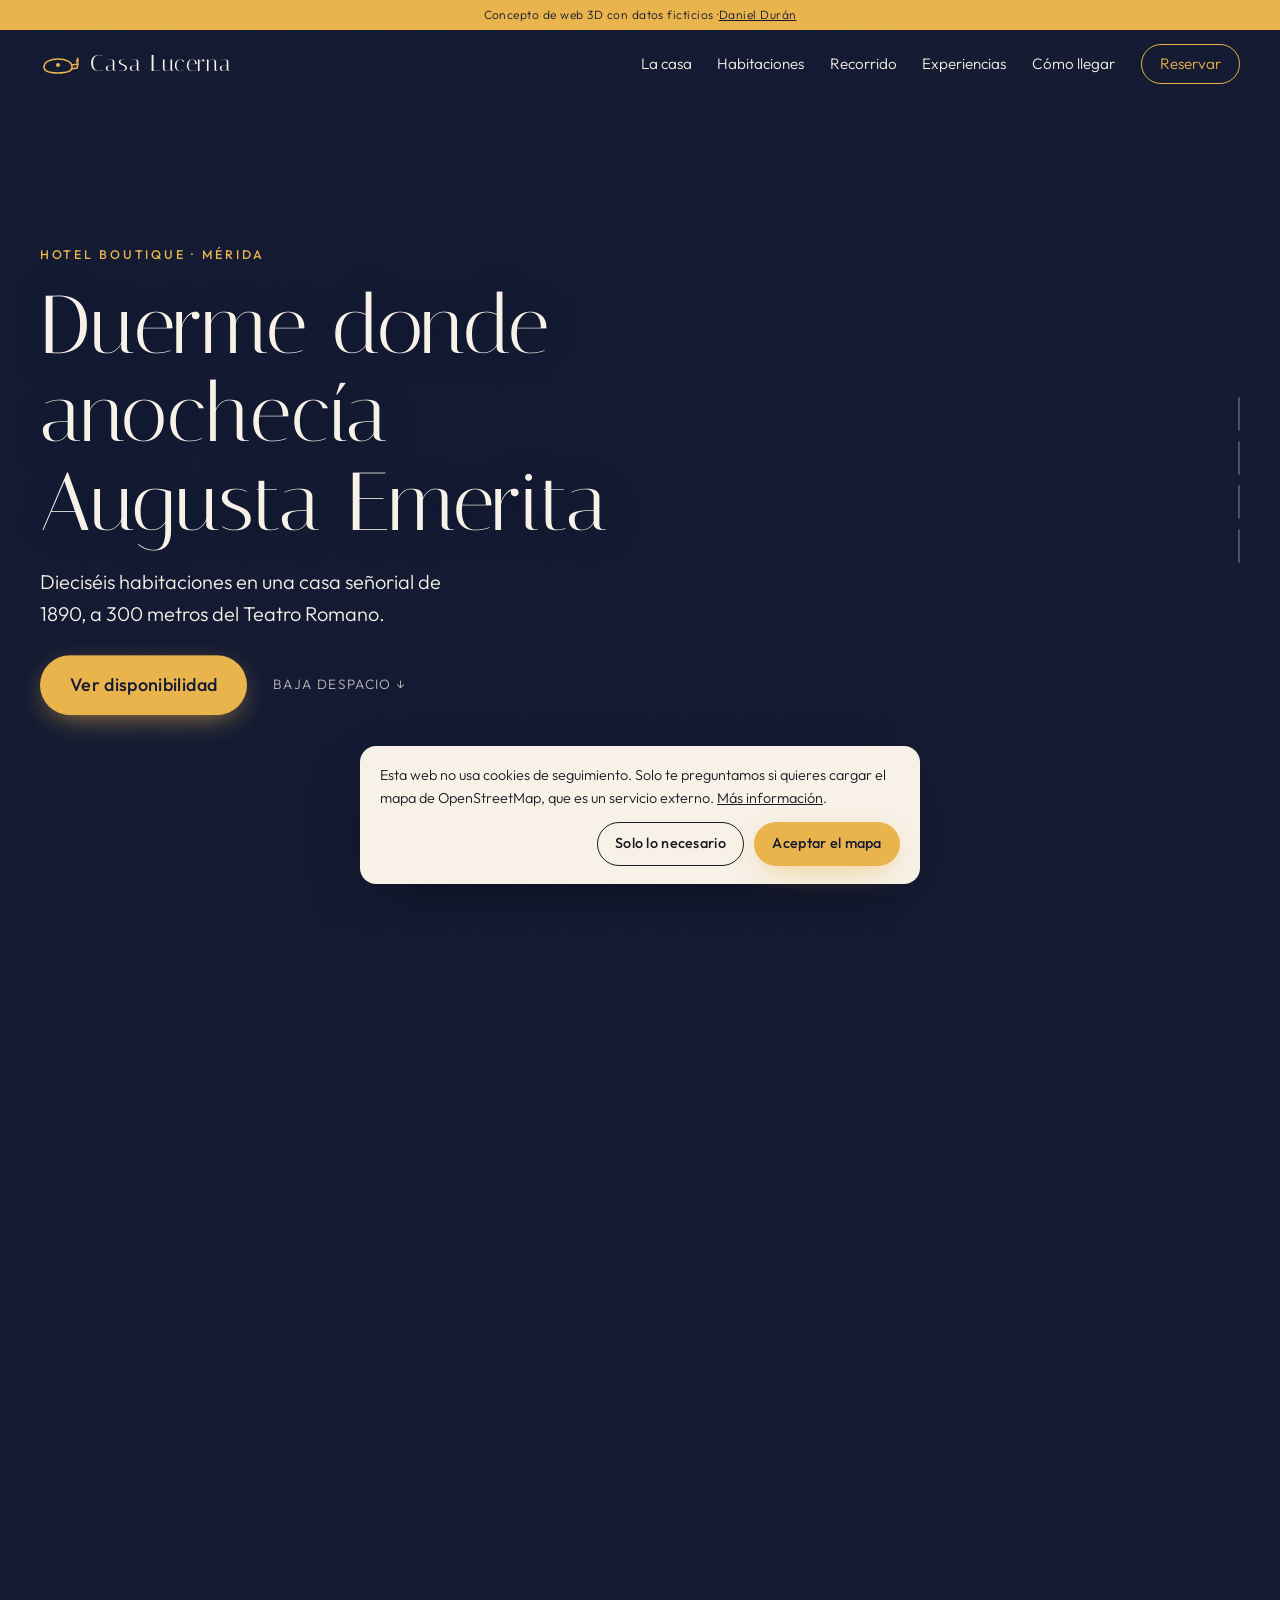
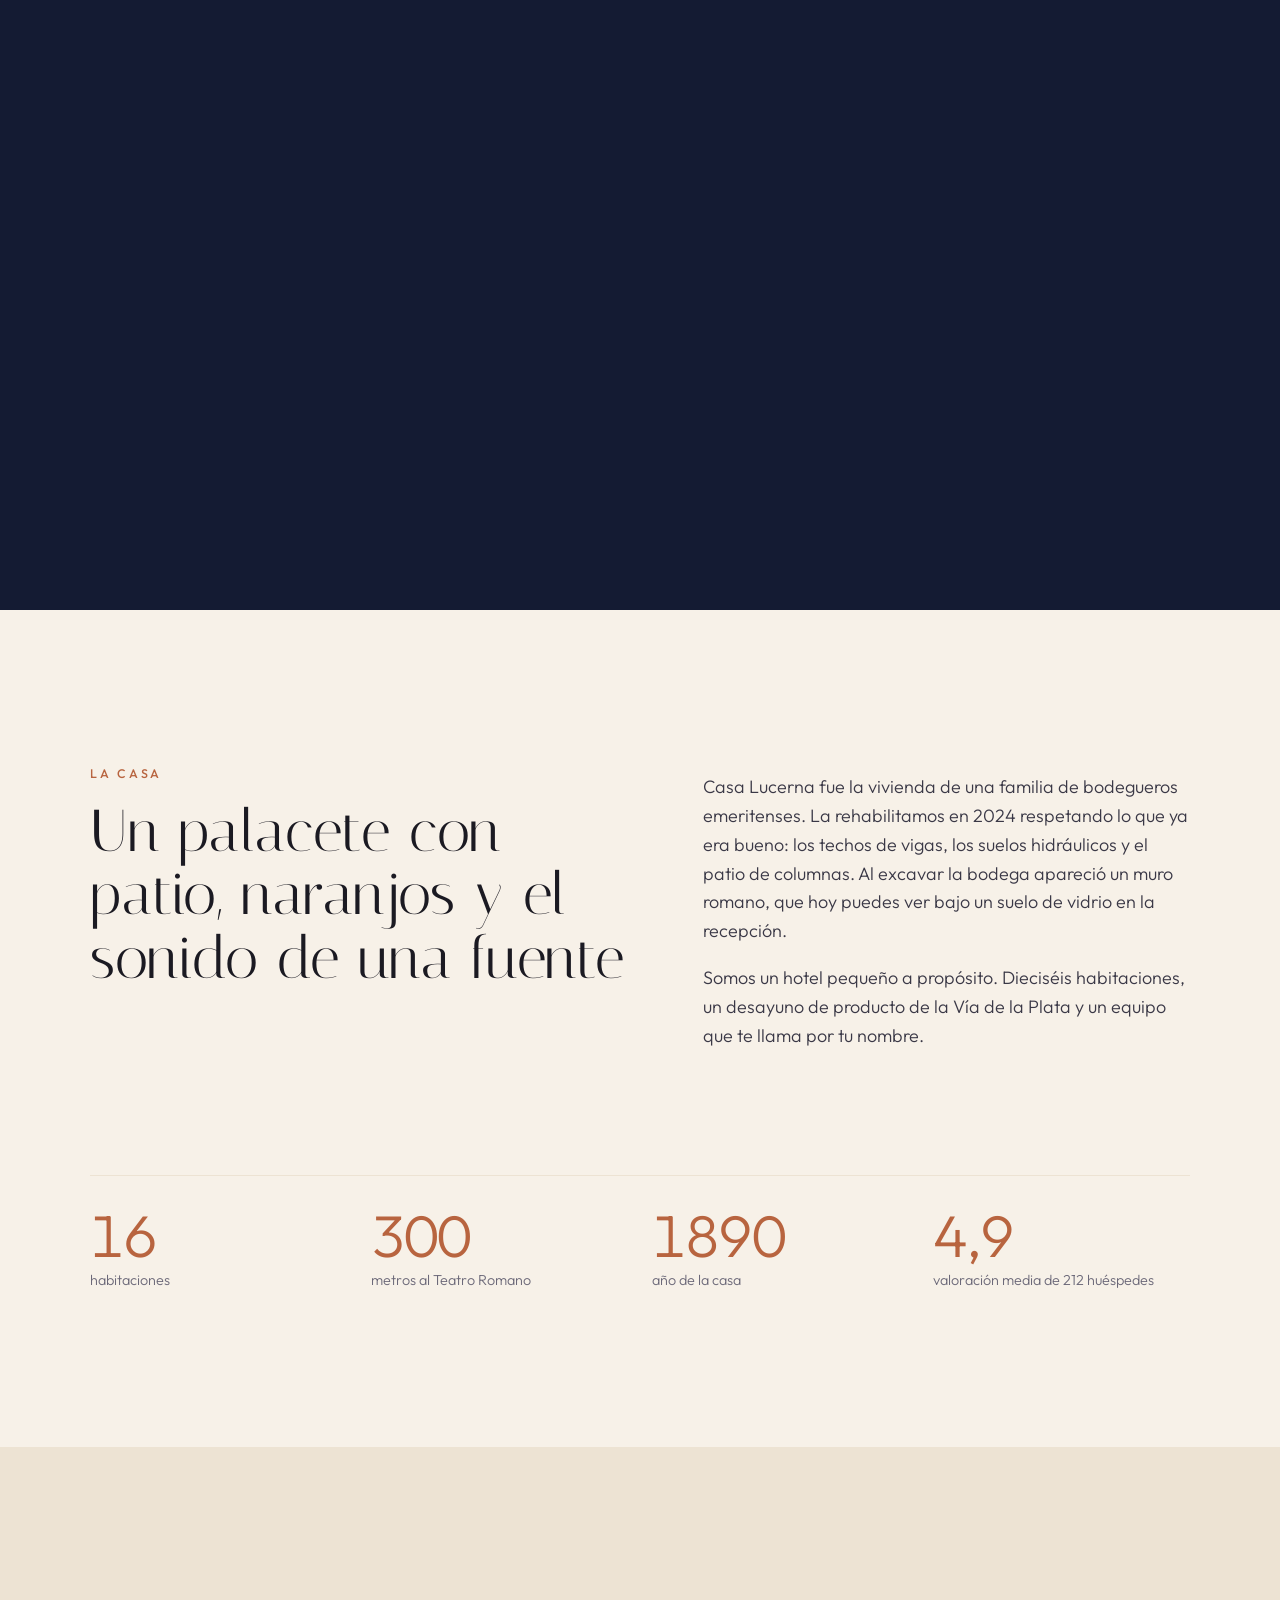
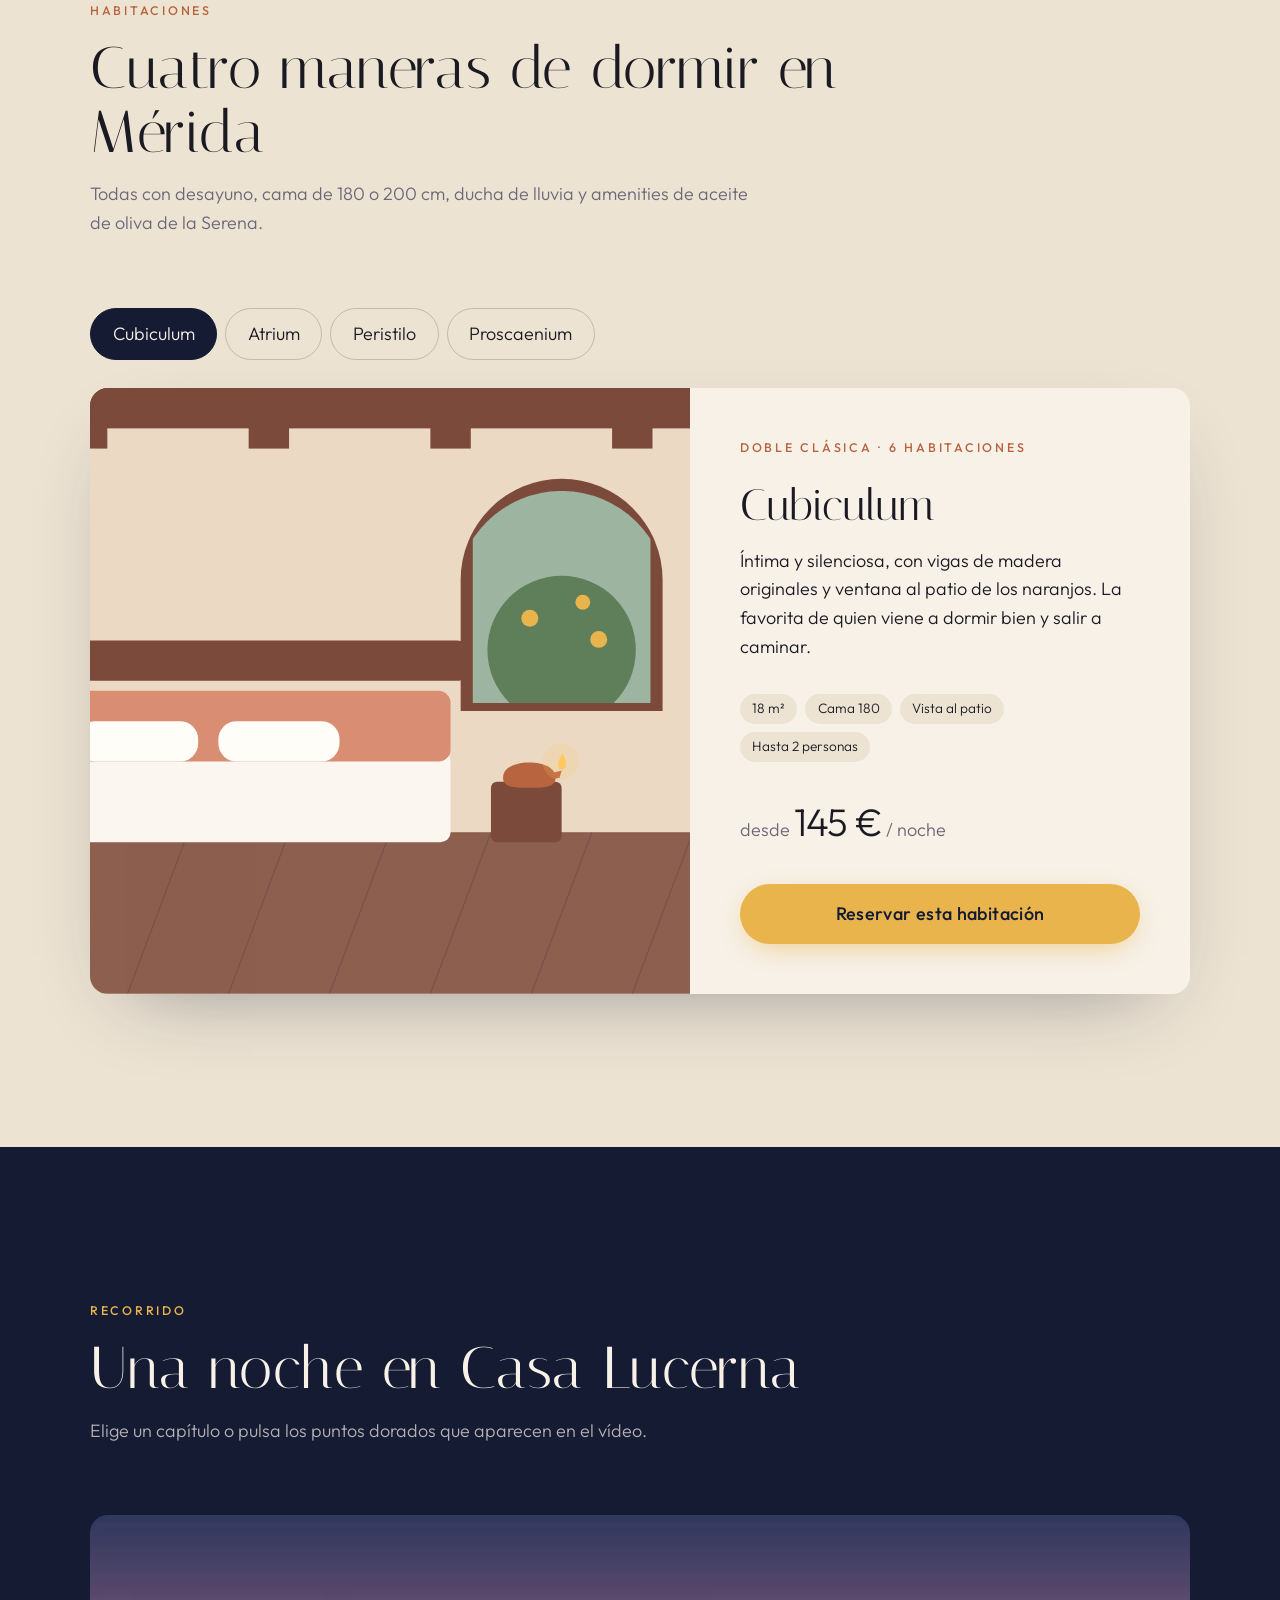
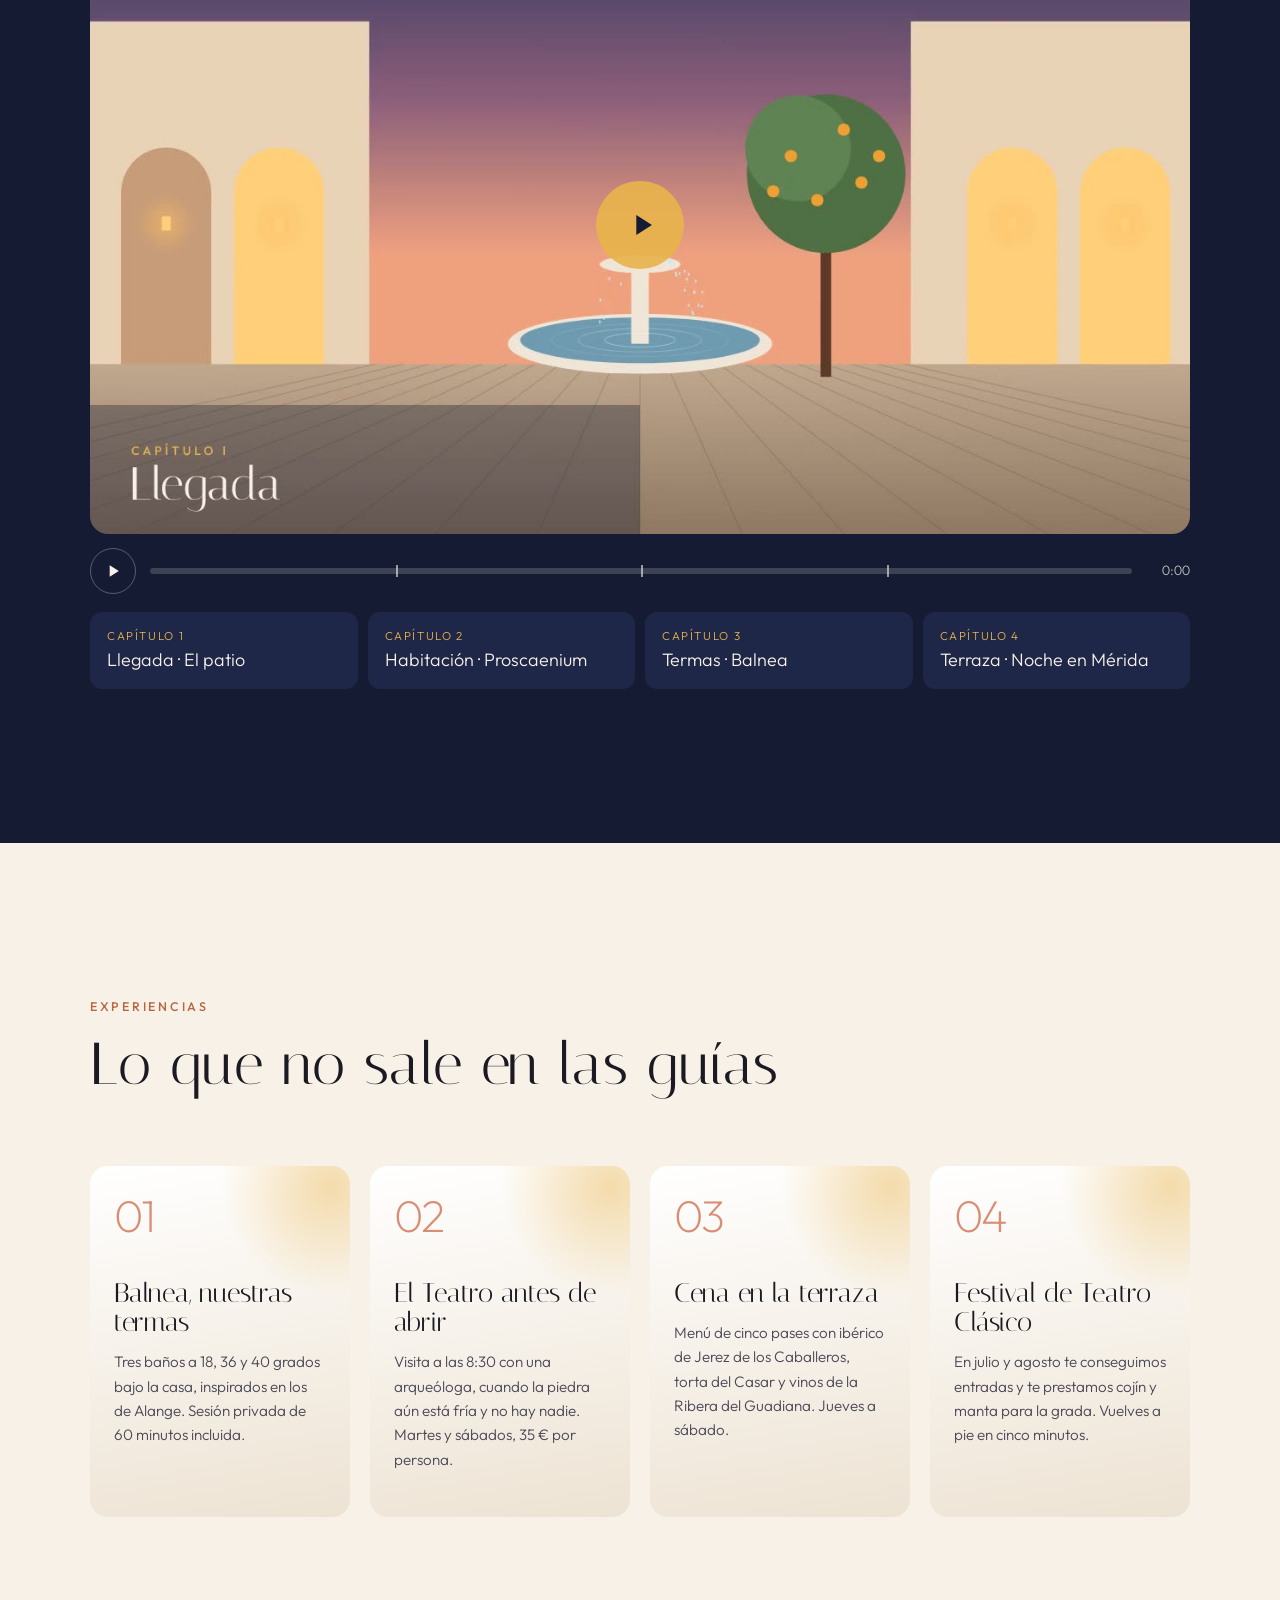
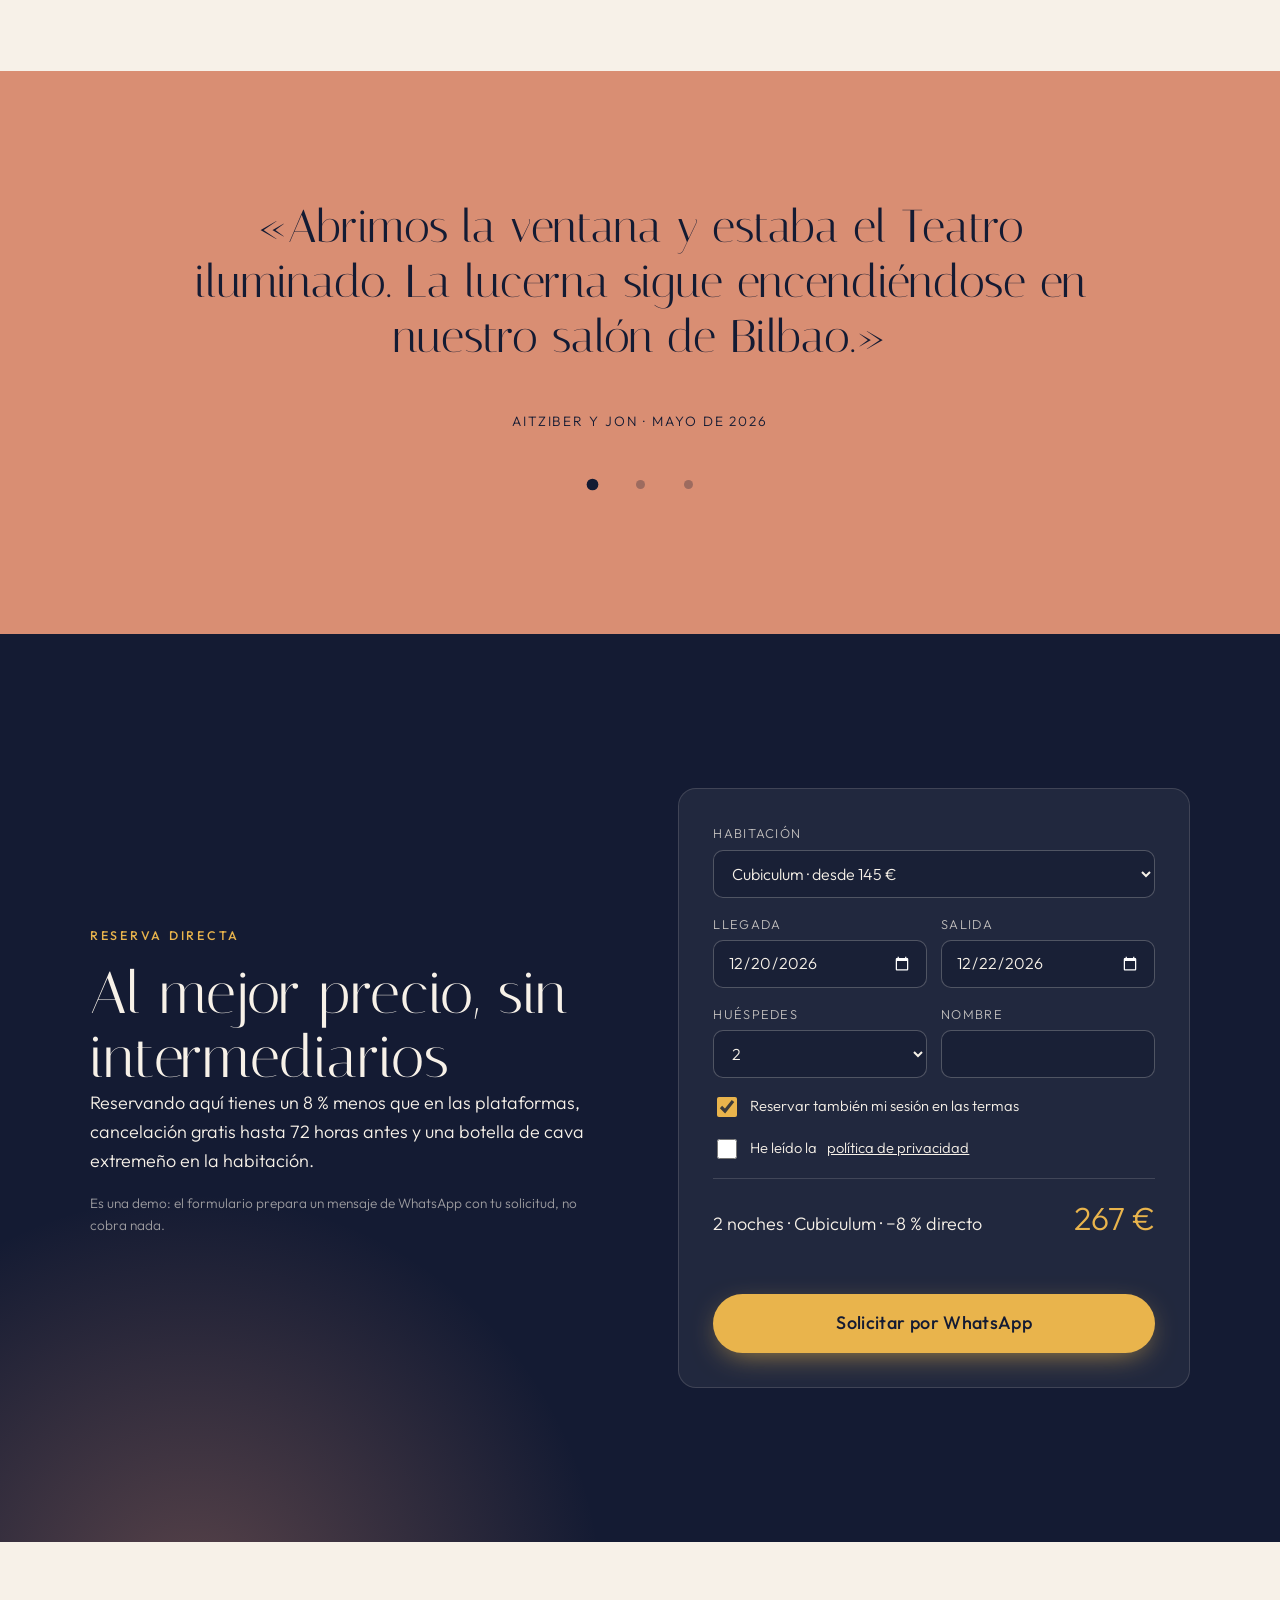
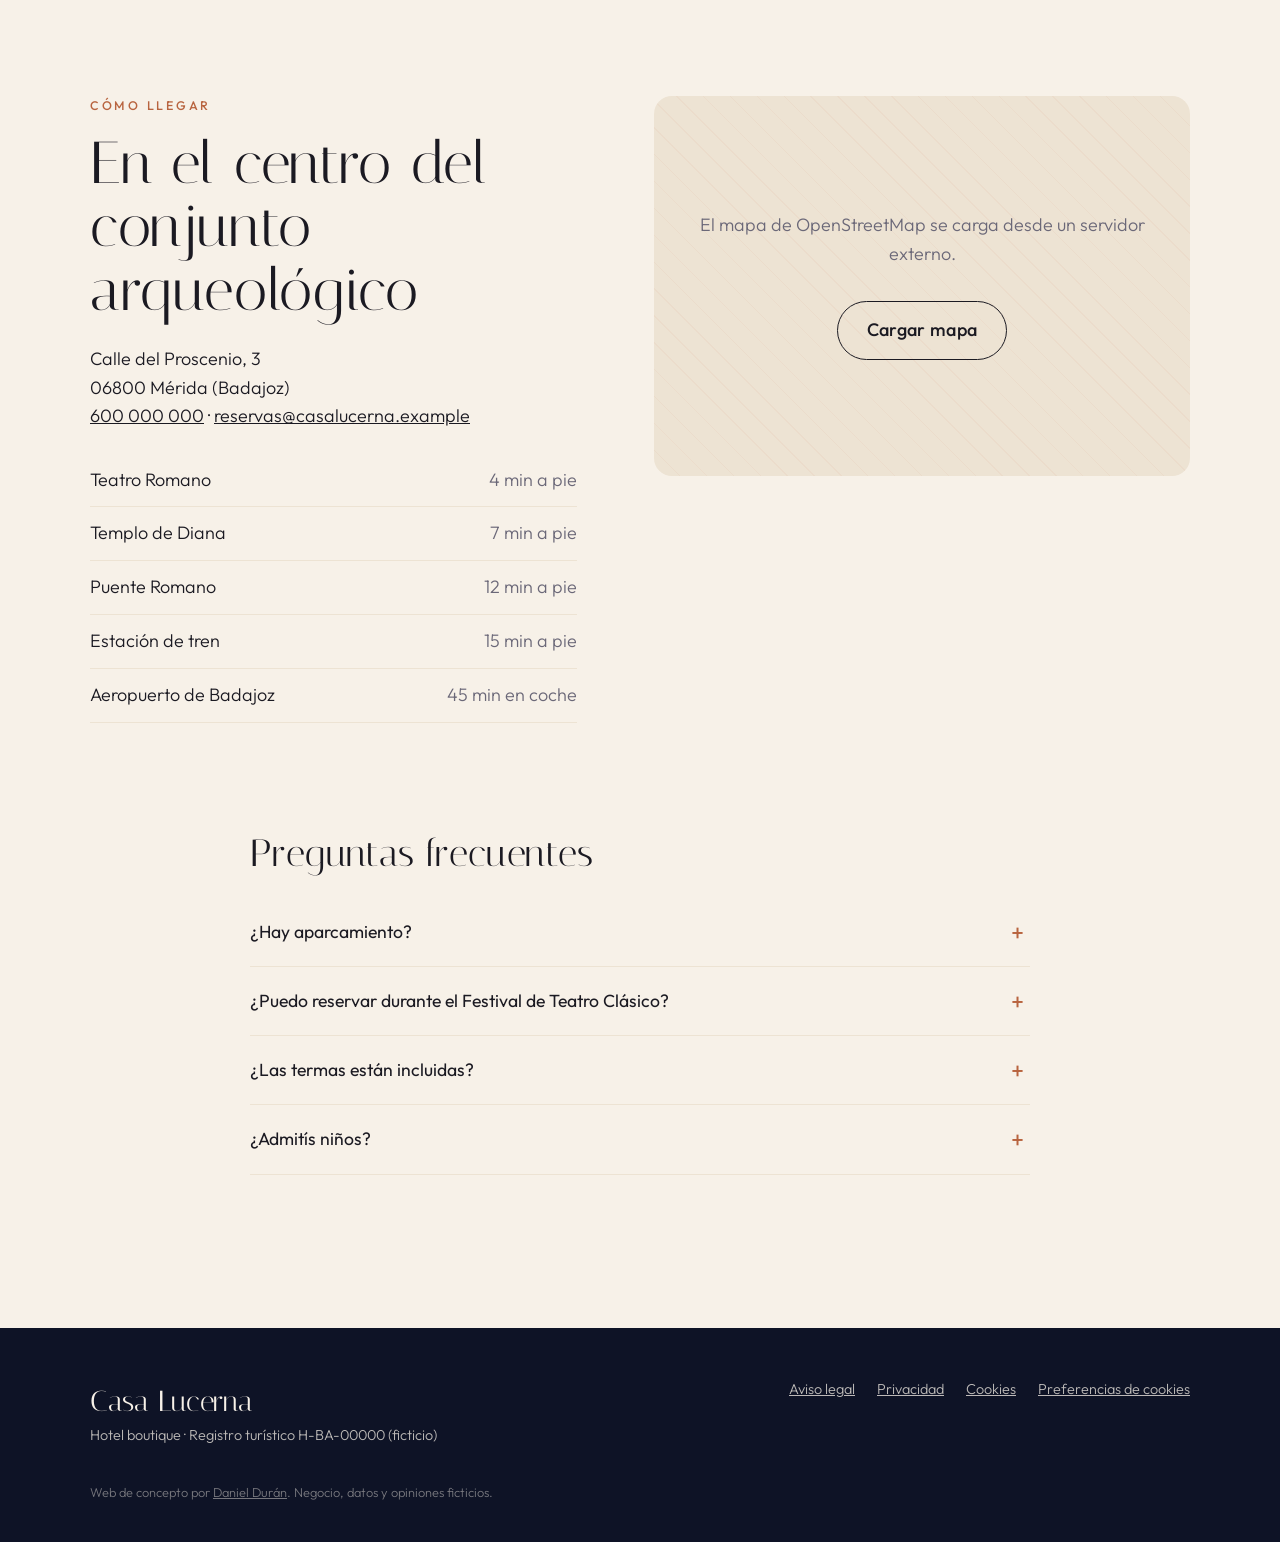
==== index.html @ 9c03c67e "Web de concepto 3D: Casa Lucerna, hotel boutique en Mérida Escena 3D con viaje de cámara entre nubes" ====
<!doctype html>
<html lang="es">
<head>
  <meta charset="utf-8">
  <meta name="viewport" content="width=device-width, initial-scale=1, viewport-fit=cover">
  <title>Casa Lucerna · Hotel boutique junto al Teatro Romano de Mérida</title>
  <meta name="description" content="Hotel boutique de 16 habitaciones a 300 metros del Teatro Romano de Mérida. Casa señorial de 1890 con patio, termas privadas y terraza con vistas al conjunto arqueológico. Reserva directa al mejor precio.">
  <!-- Demo con datos ficticios: no indexar. Para un cliente real, borra esta línea. -->
  <meta name="robots" content="noindex, nofollow">
  <meta name="theme-color" content="#141B33">
  <link rel="icon" href="favicon.svg" type="image/svg+xml">
  <link rel="canonical" href="https://danielduranmoya-spec.github.io/web-demo-hotel/">

  <meta property="og:type" content="website">
  <meta property="og:locale" content="es_ES">
  <meta property="og:site_name" content="Casa Lucerna">
  <meta property="og:title" content="Casa Lucerna · Duerme a 300 metros del Teatro Romano">
  <meta property="og:description" content="16 habitaciones, termas privadas y una terraza para ver anochecer sobre Augusta Emerita.">
  <meta property="og:url" content="https://danielduranmoya-spec.github.io/web-demo-hotel/">
  <meta property="og:image" content="https://danielduranmoya-spec.github.io/web-demo-hotel/img/og.jpg">
  <meta name="twitter:card" content="summary_large_image">

  <link rel="preconnect" href="https://fonts.googleapis.com">
  <link rel="preconnect" href="https://fonts.gstatic.com" crossorigin>
  <link rel="stylesheet" href="https://fonts.googleapis.com/css2?family=Italiana&family=Outfit:wght@200;300;400;500;600&display=swap">
  <link rel="stylesheet" href="style.css">
  <link rel="modulepreload" href="vendor/three.module.min.js">
  <script>document.documentElement.classList.add('js');</script>

  <script type="importmap">
  { "imports": { "three": "./vendor/three.module.min.js" } }
  </script>

  <script type="application/ld+json">
  {
    "@context": "https://schema.org",
    "@type": "Hotel",
    "name": "Casa Lucerna",
    "description": "Hotel boutique de 16 habitaciones junto al Teatro Romano de Mérida (concepto de web, negocio ficticio).",
    "url": "https://danielduranmoya-spec.github.io/web-demo-hotel/",
    "image": "https://danielduranmoya-spec.github.io/web-demo-hotel/img/og.jpg",
    "telephone": "+34600000000",
    "email": "reservas@casalucerna.example",
    "priceRange": "145 € - 380 €",
    "starRating": { "@type": "Rating", "ratingValue": "4" },
    "numberOfRooms": 16,
    "checkinTime": "15:00",
    "checkoutTime": "12:00",
    "petsAllowed": false,
    "address": {
      "@type": "PostalAddress",
      "streetAddress": "Calle del Proscenio, 3",
      "postalCode": "06800",
      "addressLocality": "Mérida",
      "addressRegion": "Badajoz",
      "addressCountry": "ES"
    },
    "geo": { "@type": "GeoCoordinates", "latitude": 38.9157, "longitude": -6.3388 },
    "amenityFeature": [
      { "@type": "LocationFeatureSpecification", "name": "Termas privadas", "value": true },
      { "@type": "LocationFeatureSpecification", "name": "Terraza panorámica", "value": true },
      { "@type": "LocationFeatureSpecification", "name": "Wifi gratis", "value": true },
      { "@type": "LocationFeatureSpecification", "name": "Desayuno incluido", "value": true }
    ],
    "aggregateRating": { "@type": "AggregateRating", "ratingValue": "4.9", "reviewCount": "212" }
  }
  </script>
  <script type="application/ld+json">
  {
    "@context": "https://schema.org",
    "@type": "FAQPage",
    "mainEntity": [
      { "@type": "Question", "name": "¿Hay aparcamiento?", "acceptedAnswer": { "@type": "Answer", "text": "Sí, en un garaje concertado a 150 metros por 14 € al día. Avísanos al reservar y te guardamos plaza." } },
      { "@type": "Question", "name": "¿Puedo reservar durante el Festival de Teatro Clásico?", "acceptedAnswer": { "@type": "Answer", "text": "Sí. Entre julio y agosto la estancia mínima es de dos noches y te ayudamos a conseguir entradas." } },
      { "@type": "Question", "name": "¿Las termas están incluidas?", "acceptedAnswer": { "@type": "Answer", "text": "Cada huésped tiene una sesión privada de 60 minutos por estancia. Las siguientes cuestan 25 € por persona." } },
      { "@type": "Question", "name": "¿Admitís niños?", "acceptedAnswer": { "@type": "Answer", "text": "Sí, a partir de 12 años. Es una casa pensada para el descanso." } }
    ]
  }
  </script>
</head>
<body>
  <a class="skip" href="#contenido">Saltar al contenido</a>

  <div class="concept-bar" role="note">
    Concepto de web 3D con datos ficticios · <a href="https://danielduranmoya-spec.github.io/" rel="noopener">Daniel Durán</a>
  </div>

  <header class="nav" data-nav>
    <a class="brand" href="#inicio" aria-label="Casa Lucerna, inicio">
      <svg class="brand__mark" viewBox="0 0 40 24" aria-hidden="true"><path d="M4 15c0-5 6-8 14-8s14 3 14 8-6 6-14 6S4 20 4 15Z" fill="none" stroke="currentColor" stroke-width="1.6"/><path d="M32 13l6-1-1 4-6 1" fill="none" stroke="currentColor" stroke-width="1.6"/><path d="M36.5 11c-1.2-2.2.3-4.4 1.4-6 .6 2 1.6 3.6.2 6" fill="currentColor"/><circle cx="18" cy="13" r="2" fill="currentColor"/></svg>
      <span>Casa Lucerna</span>
    </a>
    <button class="nav__toggle" aria-expanded="false" aria-controls="menu" data-menu-toggle>
      <span class="sr-only">Abrir menú</span><span></span><span></span>
    </button>
    <nav id="menu" class="nav__menu" aria-label="Principal">
      <a href="#casa">La casa</a>
      <a href="#habitaciones">Habitaciones</a>
      <a href="#recorrido">Recorrido</a>
      <a href="#experiencias">Experiencias</a>
      <a href="#ubicacion">Cómo llegar</a>
      <a class="nav__cta" href="#reservar">Reservar</a>
    </nav>
  </header>

  <main id="contenido">
    <!-- 1. Inicio: viaje de cámara entre nubes hasta la lucerna (escena.js) -->
    <section id="inicio" class="voyage" aria-label="Inicio" data-voyage>
      <div class="voyage__stage">
        <canvas class="voyage__canvas" data-scene aria-hidden="true"></canvas>
        <div class="voyage__fallback" aria-hidden="true">
          <svg viewBox="0 0 200 140"><defs><radialGradient id="fg" cx="50%" cy="40%"><stop offset="0" stop-color="#FFE3A0"/><stop offset="1" stop-color="#E9B44C" stop-opacity="0"/></radialGradient></defs><circle cx="150" cy="38" r="34" fill="url(#fg)"/><path d="M30 92c0-16 22-26 58-26s58 10 58 26-22 22-58 22-58-6-58-22Z" fill="#B8643F"/><path d="M140 84l26-6-4 14-24 6Z" fill="#B8643F"/><path d="M152 72c-6-10 2-20 6-28 3 10 9 18 2 28Z" fill="#FFD27A"/><ellipse cx="88" cy="74" rx="34" ry="7" fill="#9A4F31"/><circle cx="88" cy="74" r="3" fill="#3A1D12"/><path d="M30 92c-10 0-14-14-4-18" fill="none" stroke="#B8643F" stroke-width="6"/></svg>
        </div>

        <div class="voyage__copy">
          <div class="voyage__step is-active" data-step="0">
            <p class="eyebrow">Hotel boutique · Mérida</p>
            <h1>Duerme donde<br>anochecía Augusta&nbsp;Emerita</h1>
            <p class="lead">Dieciséis habitaciones en una casa señorial de 1890, a 300 metros del Teatro Romano.</p>
            <div class="voyage__actions">
              <a class="btn btn--gold" href="#reservar">Ver disponibilidad</a>
              <span class="hint">Baja despacio <span aria-hidden="true">↓</span></span>
            </div>
          </div>
          <div class="voyage__step" data-step="1">
            <p class="eyebrow">I · El viaje</p>
            <h2>Atraviesa dos mil años de cielo extremeño</h2>
            <p class="lead">Las mismas puestas de sol rosadas que veían los legionarios de Augusto, ahora desde nuestra terraza.</p>
          </div>
          <div class="voyage__step" data-step="2">
            <p class="eyebrow">II · Los arcos</p>
            <h2>Entre el acueducto y el Guadiana</h2>
            <p class="lead">Llegas a pie al Teatro, al Anfiteatro y al Templo de Diana. El coche se queda en el garaje.</p>
          </div>
          <div class="voyage__step" data-step="3">
            <p class="eyebrow">III · La lucerna</p>
            <h2>Una llama encendida para cada huésped</h2>
            <p class="lead">Cada noche dejamos en tu mesilla una lucerna de barro hecha en Mérida. Te la llevas al irte.</p>
            <button class="btn btn--ghost" type="button" data-flame-toggle aria-pressed="true">Apagar la lucerna</button>
            <p class="hint hint--drag">Arrastra para girarla</p>
          </div>
        </div>

        <ol class="voyage__progress" aria-hidden="true">
          <li></li><li></li><li></li><li></li>
        </ol>
        <p class="voyage__quality" data-quality aria-hidden="true"></p>
      </div>
    </section>

    <!-- 2. La casa -->
    <section id="casa" class="section casa">
      <div class="wrap casa__grid">
        <div class="casa__intro reveal">
          <p class="eyebrow">La casa</p>
          <h2 class="display">Un palacete con patio, naranjos y el sonido de una fuente</h2>
        </div>
        <div class="casa__text reveal">
          <p>Casa Lucerna fue la vivienda de una familia de bodegueros emeritenses. La rehabilitamos en 2024 respetando lo que ya era bueno: los techos de vigas, los suelos hidráulicos y el patio de columnas. Al excavar la bodega apareció un muro romano, que hoy puedes ver bajo un suelo de vidrio en la recepción.</p>
          <p>Somos un hotel pequeño a propósito. Dieciséis habitaciones, un desayuno de producto de la Vía de la Plata y un equipo que te llama por tu nombre.</p>
        </div>
        <ul class="stats reveal" aria-label="Casa Lucerna en cifras">
          <li><strong data-count="16">16</strong><span>habitaciones</span></li>
          <li><strong data-count="300">300</strong><span>metros al Teatro Romano</span></li>
          <li><strong data-count="1890">1890</strong><span>año de la casa</span></li>
          <li><strong data-count="4.9" data-decimals="1">4,9</strong><span>valoración media de 212 huéspedes</span></li>
        </ul>
      </div>
    </section>

    <!-- 3. Habitaciones -->
    <section id="habitaciones" class="section rooms">
      <div class="wrap">
        <header class="section__head reveal">
          <p class="eyebrow">Habitaciones</p>
          <h2 class="display">Cuatro maneras de dormir en Mérida</h2>
          <p class="section__sub">Todas con desayuno, cama de 180 o 200 cm, ducha de lluvia y amenities de aceite de oliva de la Serena.</p>
        </header>

        <div class="rooms__tabs" role="tablist" aria-label="Tipos de habitación" data-rooms-tabs></div>
        <article class="room" data-room aria-live="polite">
          <div class="room__visual" data-room-visual></div>
          <div class="room__body">
            <p class="eyebrow" data-room-kicker></p>
            <h3 class="room__name" data-room-name></h3>
            <p data-room-desc></p>
            <ul class="room__facts" data-room-facts></ul>
            <div class="room__price">
              <span>desde</span> <strong data-room-price></strong> <span>/ noche</span>
            </div>
            <a class="btn btn--gold" href="#reservar" data-room-book>Reservar esta habitación</a>
          </div>
        </article>
      </div>
    </section>

    <!-- 4. Vídeo interactivo -->
    <section id="recorrido" class="section tour">
      <div class="wrap">
        <header class="section__head reveal">
          <p class="eyebrow">Recorrido</p>
          <h2 class="display">Una noche en Casa Lucerna</h2>
          <p class="section__sub">Elige un capítulo o pulsa los puntos dorados que aparecen en el vídeo.</p>
        </header>

        <div class="player reveal" data-player>
          <div class="player__frame">
            <video class="player__video" data-video playsinline muted preload="metadata" poster="media/recorrido-poster.jpg" aria-label="Recorrido por Casa Lucerna">
              <source src="media/recorrido.webm" type="video/webm">
              <source src="media/recorrido.mp4" type="video/mp4">
            </video>
            <div class="player__hotspots" data-hotspots></div>
            <button class="player__big" type="button" data-play-big aria-label="Reproducir el recorrido">
              <svg viewBox="0 0 24 24" aria-hidden="true"><path d="M8 5v14l11-7z"/></svg>
            </button>
            <aside class="player__card" data-hotspot-card hidden>
              <button type="button" class="player__card-close" data-hotspot-close aria-label="Cerrar">×</button>
              <h3 data-hotspot-title></h3>
              <p data-hotspot-text></p>
            </aside>
          </div>
          <div class="player__bar">
            <button type="button" class="player__btn" data-play aria-label="Reproducir">
              <svg viewBox="0 0 24 24" aria-hidden="true"><path class="i-play" d="M8 5v14l11-7z"/><path class="i-pause" d="M7 5h4v14H7zm6 0h4v14h-4z"/></svg>
            </button>
            <div class="player__timeline" data-timeline role="slider" tabindex="0" aria-label="Posición del vídeo" aria-valuemin="0" aria-valuemax="100" aria-valuenow="0">
              <div class="player__buffer" data-progress></div>
            </div>
            <span class="player__time" data-time>0:00</span>
          </div>
          <ol class="player__chapters" data-chapters></ol>
        </div>
      </div>
    </section>

    <!-- 5. Experiencias -->
    <section id="experiencias" class="section exp">
      <div class="wrap">
        <header class="section__head reveal">
          <p class="eyebrow">Experiencias</p>
          <h2 class="display">Lo que no sale en las guías</h2>
        </header>
        <div class="exp__grid">
          <article class="exp__card reveal">
            <span class="exp__num">01</span>
            <h3>Balnea, nuestras termas</h3>
            <p>Tres baños a 18, 36 y 40 grados bajo la casa, inspirados en los de Alange. Sesión privada de 60 minutos incluida.</p>
          </article>
          <article class="exp__card reveal">
            <span class="exp__num">02</span>
            <h3>El Teatro antes de abrir</h3>
            <p>Visita a las 8:30 con una arqueóloga, cuando la piedra aún está fría y no hay nadie. Martes y sábados, 35 € por persona.</p>
          </article>
          <article class="exp__card reveal">
            <span class="exp__num">03</span>
            <h3>Cena en la terraza</h3>
            <p>Menú de cinco pases con ibérico de Jerez de los Caballeros, torta del Casar y vinos de la Ribera del Guadiana. Jueves a sábado.</p>
          </article>
          <article class="exp__card reveal">
            <span class="exp__num">04</span>
            <h3>Festival de Teatro Clásico</h3>
            <p>En julio y agosto te conseguimos entradas y te prestamos cojín y manta para la grada. Vuelves a pie en cinco minutos.</p>
          </article>
        </div>
      </div>
    </section>

    <!-- 6. Opiniones -->
    <section class="section quotes" aria-label="Opiniones de huéspedes">
      <div class="wrap">
        <div class="quotes__track" data-quotes>
          <blockquote class="quote is-active">
            <p>«Abrimos la ventana y estaba el Teatro iluminado. La lucerna sigue encendiéndose en nuestro salón de Bilbao.»</p>
            <footer>Aitziber y Jon · mayo de 2026</footer>
          </blockquote>
          <blockquote class="quote">
            <p>«Las termas a medianoche, solos. No sé qué más puede pedirse a un hotel.»</p>
            <footer>Lucía M. · Madrid</footer>
          </blockquote>
          <blockquote class="quote">
            <p>«Nos consiguieron entradas para Medea un día antes. El desayuno, de los mejores de España.»</p>
            <footer>Familia Ortega · Sevilla</footer>
          </blockquote>
        </div>
        <div class="quotes__dots" data-quote-dots></div>
      </div>
    </section>

    <!-- 7. Reserva -->
    <section id="reservar" class="section book">
      <div class="wrap book__grid">
        <div class="book__intro reveal">
          <p class="eyebrow">Reserva directa</p>
          <h2 class="display">Al mejor precio, sin intermediarios</h2>
          <p>Reservando aquí tienes un 8 % menos que en las plataformas, cancelación gratis hasta 72 horas antes y una botella de cava extremeño en la habitación.</p>
          <p class="book__note">Es una demo: el formulario prepara un mensaje de WhatsApp con tu solicitud, no cobra nada.</p>
        </div>
        <form class="book__form reveal" data-book novalidate>
          <div class="field">
            <label for="b-room">Habitación</label>
            <select id="b-room" name="room" data-book-room></select>
          </div>
          <div class="field-row">
            <div class="field">
              <label for="b-in">Llegada</label>
              <input id="b-in" name="in" type="date" required>
            </div>
            <div class="field">
              <label for="b-out">Salida</label>
              <input id="b-out" name="out" type="date" required>
            </div>
          </div>
          <div class="field-row">
            <div class="field">
              <label for="b-guests">Huéspedes</label>
              <select id="b-guests" name="guests">
                <option value="1">1</option><option value="2" selected>2</option><option value="3">3</option>
              </select>
            </div>
            <div class="field">
              <label for="b-name">Nombre</label>
              <input id="b-name" name="name" type="text" autocomplete="name" required>
            </div>
          </div>
          <label class="check">
            <input type="checkbox" name="termas" checked> Reservar también mi sesión en las termas
          </label>
          <label class="check">
            <input type="checkbox" name="privacy" required> He leído la <a href="privacidad.html">política de privacidad</a>
          </label>
          <div class="book__total" aria-live="polite">
            <span data-book-nights>Elige las fechas</span>
            <strong data-book-total>—</strong>
          </div>
          <p class="book__error" data-book-error role="alert"></p>
          <button class="btn btn--gold btn--block" type="submit">Solicitar por WhatsApp</button>
        </form>
      </div>
    </section>

    <!-- 8. Ubicación y preguntas -->
    <section id="ubicacion" class="section where">
      <div class="wrap where__grid">
        <div class="reveal">
          <p class="eyebrow">Cómo llegar</p>
          <h2 class="display">En el centro del conjunto arqueológico</h2>
          <address>
            Calle del Proscenio, 3<br>06800 Mérida (Badajoz)<br>
            <a href="tel:+34600000000">600 000 000</a> · <a href="mailto:reservas@casalucerna.example">reservas@casalucerna.example</a>
          </address>
          <ul class="where__list">
            <li><span>Teatro Romano</span><span>4 min a pie</span></li>
            <li><span>Templo de Diana</span><span>7 min a pie</span></li>
            <li><span>Puente Romano</span><span>12 min a pie</span></li>
            <li><span>Estación de tren</span><span>15 min a pie</span></li>
            <li><span>Aeropuerto de Badajoz</span><span>45 min en coche</span></li>
          </ul>
        </div>
        <div class="map reveal" data-map>
          <div class="map__placeholder">
            <p>El mapa de OpenStreetMap se carga desde un servidor externo.</p>
            <button class="btn btn--ghost" type="button" data-map-load>Cargar mapa</button>
          </div>
        </div>
      </div>

      <div class="wrap faq reveal">
        <h2 class="display display--sm">Preguntas frecuentes</h2>
        <details><summary>¿Hay aparcamiento?</summary><p>Sí, en un garaje concertado a 150 metros por 14 € al día. Avísanos al reservar y te guardamos plaza.</p></details>
        <details><summary>¿Puedo reservar durante el Festival de Teatro Clásico?</summary><p>Sí. Entre julio y agosto la estancia mínima es de dos noches y te ayudamos a conseguir entradas.</p></details>
        <details><summary>¿Las termas están incluidas?</summary><p>Cada huésped tiene una sesión privada de 60 minutos por estancia. Las siguientes cuestan 25 € por persona.</p></details>
        <details><summary>¿Admitís niños?</summary><p>Sí, a partir de 12 años. Es una casa pensada para el descanso.</p></details>
      </div>
    </section>
  </main>

  <footer class="footer">
    <div class="wrap footer__grid">
      <div>
        <p class="footer__brand">Casa Lucerna</p>
        <p>Hotel boutique · Registro turístico H-BA-00000 (ficticio)</p>
      </div>
      <nav aria-label="Textos legales">
        <a href="aviso-legal.html">Aviso legal</a>
        <a href="privacidad.html">Privacidad</a>
        <a href="cookies.html">Cookies</a>
        <button type="button" class="linklike" data-cookie-open>Preferencias de cookies</button>
      </nav>
      <p class="footer__credit">Web de concepto por <a href="https://danielduranmoya-spec.github.io/">Daniel Durán</a>. Negocio, datos y opiniones ficticios.</p>
    </div>
  </footer>

  <div class="cookies" data-cookies hidden role="dialog" aria-label="Aviso de cookies" aria-live="polite">
    <p>Esta web no usa cookies de seguimiento. Solo te preguntamos si quieres cargar el mapa de OpenStreetMap, que es un servicio externo. <a href="cookies.html">Más información</a>.</p>
    <div class="cookies__actions">
      <button class="btn btn--ghost" type="button" data-cookie="reject">Solo lo necesario</button>
      <button class="btn btn--gold" type="button" data-cookie="accept">Aceptar el mapa</button>
    </div>
  </div>

  <script src="script.js" defer></script>
  <script type="module" src="escena.js"></script>
</body>
</html>
---- style.css ----
/* Casa Lucerna · hotel boutique (concepto)
   Colores y tipografías: cambia solo :root */
:root {
  --noche: #141B33;
  --noche-2: #1E2747;
  --noche-3: #2B355C;
  --terracota: #D98E73;
  --terracota-osc: #B8643F;
  --oro: #E9B44C;
  --oro-claro: #FFD98A;
  --cal: #F7F1E8;
  --cal-2: #EDE3D3;
  --tinta: #1B1A22;
  --gris: #6B6878;

  --f-display: "Italiana", "Didot", "Times New Roman", serif;
  --f-text: "Outfit", system-ui, -apple-system, "Segoe UI", sans-serif;

  --wrap: 1180px;
  --gutter: clamp(16px, 4vw, 40px);
  --radius: 18px;
  --ease: cubic-bezier(.22, .8, .24, 1);
  --bar-h: 30px;
}

*, *::before, *::after { box-sizing: border-box; }
html { -webkit-text-size-adjust: 100%; scroll-behavior: smooth; scroll-padding-top: 80px; }
body {
  margin: 0;
  background: var(--cal);
  color: var(--tinta);
  font-family: var(--f-text);
  font-weight: 300;
  font-size: clamp(16px, 1.05vw + 11px, 18px);
  line-height: 1.6;
  overflow-x: hidden;
}
img, svg, video, canvas { display: block; max-width: 100%; }
a { color: inherit; }
button { font: inherit; color: inherit; }
h1, h2, h3 { font-weight: 400; margin: 0; line-height: 1.08; }
p { margin: 0 0 1em; }
.sr-only { position: absolute; width: 1px; height: 1px; overflow: hidden; clip: rect(0 0 0 0); white-space: nowrap; }
.skip { position: absolute; left: -999px; top: 8px; z-index: 100; background: var(--oro); color: var(--noche); padding: 8px 14px; border-radius: 8px; }
.skip:focus { left: 8px; }
:focus-visible { outline: 2px solid var(--oro); outline-offset: 3px; }

.wrap { max-width: var(--wrap); margin: 0 auto; padding: 0 var(--gutter); }
.eyebrow {
  font-size: .78rem; letter-spacing: .22em; text-transform: uppercase;
  font-weight: 500; color: var(--terracota-osc); margin-bottom: 1rem;
}
.display { font-family: var(--f-display); font-size: clamp(2.2rem, 4.6vw, 4.2rem); letter-spacing: .01em; }
.display--sm { font-size: clamp(1.8rem, 3vw, 2.6rem); margin-bottom: 1.5rem; }
.lead { font-size: clamp(1.02rem, 1.2vw + .5rem, 1.25rem); max-width: 34ch; }

/* Botones */
.btn {
  display: inline-flex; align-items: center; justify-content: center; gap: .5em;
  min-height: 48px; padding: .8em 1.6em; border-radius: 999px;
  text-decoration: none; font-weight: 500; letter-spacing: .02em; cursor: pointer;
  border: 1px solid transparent;
  transition: transform .25s var(--ease), background-color .25s, box-shadow .25s;
}
.btn:active { transform: scale(.97); }
.btn--gold { background: var(--oro); color: var(--noche); box-shadow: 0 8px 30px -10px rgba(233, 180, 76, .8); }
@media (hover: hover) { .btn--gold:hover { background: var(--oro-claro); transform: translateY(-2px); } }
.btn--ghost { background: transparent; border-color: currentColor; }
@media (hover: hover) { .btn--ghost:hover { background: rgba(255, 255, 255, .08); } }
.btn--block { width: 100%; }
.linklike { background: none; border: 0; padding: 0; text-decoration: underline; cursor: pointer; }

/* Barra de concepto */
.concept-bar {
  position: relative; z-index: 60; height: var(--bar-h);
  display: flex; align-items: center; justify-content: center;
  font-size: .75rem; letter-spacing: .04em;
  background: var(--oro); color: var(--noche); padding: 0 12px; text-align: center;
}

/* Navegación */
.nav {
  position: fixed; top: var(--bar-h); left: 0; right: 0; z-index: 50;
  display: flex; align-items: center; justify-content: space-between;
  padding: 14px var(--gutter);
  color: var(--cal);
  transition: background-color .4s, top .3s, color .4s, padding .3s;
}
.nav.is-scrolled { top: 0; background: rgba(20, 27, 51, .86); backdrop-filter: blur(14px); -webkit-backdrop-filter: blur(14px); padding-block: 10px; }
.brand { display: flex; align-items: center; gap: 10px; text-decoration: none; font-family: var(--f-display); font-size: 1.45rem; letter-spacing: .04em; }
.brand__mark { width: 40px; height: 24px; color: var(--oro); }
.nav__menu { display: flex; gap: clamp(14px, 2vw, 30px); align-items: center; font-size: .95rem; }
.nav__menu a { text-decoration: none; position: relative; }
.nav__menu a:not(.nav__cta)::after {
  content: ""; position: absolute; left: 0; right: 0; bottom: -4px; height: 1px; background: var(--oro);
  transform: scaleX(0); transform-origin: right; transition: transform .35s var(--ease);
}
@media (hover: hover) { .nav__menu a:not(.nav__cta):hover::after { transform: scaleX(1); transform-origin: left; } }
.nav__cta { border: 1px solid var(--oro); color: var(--oro); padding: .45em 1.2em; border-radius: 999px; }
.nav__toggle { display: none; }

@media (max-width: 860px) {
  .nav__toggle {
    display: grid; gap: 6px; place-content: center; width: 46px; height: 46px;
    background: none; border: 0; cursor: pointer; position: relative; z-index: 2;
  }
  .nav__toggle span:not(.sr-only) { width: 24px; height: 1.5px; background: currentColor; transition: transform .3s var(--ease); }
  .nav__toggle[aria-expanded="true"] span:nth-of-type(2) { transform: translateY(3.75px) rotate(45deg); }
  .nav__toggle[aria-expanded="true"] span:nth-of-type(3) { transform: translateY(-3.75px) rotate(-45deg); }
  .nav__menu {
    position: fixed; inset: 0; flex-direction: column; justify-content: center; gap: 26px;
    background: var(--noche); font-family: var(--f-display); font-size: 2rem;
    opacity: 0; visibility: hidden; transition: opacity .35s, visibility .35s;
  }
  .nav__menu.is-open { opacity: 1; visibility: visible; }
  .nav__cta { font-size: 1.4rem; }
}

/* 1. Viaje (hero 3D) */
.voyage { position: relative; height: 420vh; background: var(--noche); color: var(--cal); }
.voyage__stage { position: sticky; top: 0; height: 100vh; height: 100svh; overflow: hidden; }
.voyage__canvas { position: absolute; inset: 0; width: 100%; height: 100%; touch-action: pan-y; }
.voyage__fallback {
  position: absolute; inset: 0; display: none; place-items: center;
  background: radial-gradient(120% 80% at 50% 100%, #D98E73 0%, #6E4A6B 35%, var(--noche) 75%);
}
.voyage__fallback svg { width: min(70vw, 520px); }
.no-webgl .voyage__fallback { display: grid; }
.no-webgl .voyage__canvas { display: none; }
.voyage__stage::after { /* viñeta para leer el texto */
  content: ""; position: absolute; inset: 0; pointer-events: none;
  background: linear-gradient(90deg, rgba(20, 27, 51, .85) 0%, rgba(20, 27, 51, .45) 40%, transparent 70%);
}
.voyage__copy { position: absolute; z-index: 2; left: var(--gutter); top: 50%; transform: translateY(-46%); width: min(560px, 90vw); }
.voyage__step {
  position: absolute; top: 0; left: 0; right: 0; transform: translateY(-50%);
  opacity: 0; visibility: hidden; filter: blur(8px);
  transition: opacity .7s var(--ease), filter .7s var(--ease), visibility .7s, translate .7s var(--ease);
  translate: 0 24px;
}
.voyage__step.is-active { opacity: 1; visibility: visible; filter: blur(0); translate: 0 0; }
.voyage__step h1, .voyage__step h2 {
  font-family: var(--f-display); font-size: clamp(2.6rem, 6.4vw, 5.6rem); margin-bottom: 1.2rem;
  text-shadow: 0 2px 30px rgba(20, 27, 51, .5);
}
.voyage__step h2 { font-size: clamp(2.2rem, 5vw, 4.4rem); }
.voyage .eyebrow { color: var(--oro); }
.voyage__actions { display: flex; flex-wrap: wrap; align-items: center; gap: 18px 26px; margin-top: 1.6rem; }
.hint { font-size: .85rem; letter-spacing: .1em; text-transform: uppercase; opacity: .75; }
.hint span { display: inline-block; animation: bob 1.8s ease-in-out infinite; }
.hint--drag { margin-top: 1rem; }
@keyframes bob { 50% { transform: translateY(5px); } }
.voyage__progress {
  position: absolute; z-index: 2; right: var(--gutter); top: 50%; transform: translateY(-50%);
  list-style: none; margin: 0; padding: 0; display: grid; gap: 10px;
}
.voyage__progress li { width: 2px; height: 34px; background: rgba(247, 241, 232, .25); border-radius: 2px; overflow: hidden; position: relative; }
.voyage__progress li::after { content: ""; position: absolute; inset: 0; background: var(--oro); transform: scaleY(var(--p, 0)); transform-origin: top; }
.voyage__quality { position: absolute; z-index: 2; left: var(--gutter); bottom: 14px; margin: 0; font-size: .68rem; letter-spacing: .12em; text-transform: uppercase; opacity: .4; }

@media (max-width: 760px), (orientation: portrait) and (max-width: 1100px) {
  .voyage__stage::after { background: linear-gradient(0deg, rgba(20, 27, 51, .9) 0%, rgba(20, 27, 51, .4) 45%, transparent 70%); }
  .voyage__copy { top: auto; bottom: max(28px, env(safe-area-inset-bottom)); transform: none; width: auto; right: var(--gutter); }
  .voyage__step { top: auto; bottom: 0; transform: none; }
  .voyage__step h1 { font-size: clamp(2.4rem, 11vw, 3.4rem); }
  .voyage__step h2 { font-size: clamp(2rem, 9vw, 2.8rem); }
  .voyage__progress { top: auto; bottom: auto; top: 96px; transform: none; right: 12px; }
  .voyage__progress li { height: 22px; }
  .voyage__quality { display: none; }
}
@media (max-height: 520px) and (orientation: landscape) {
  .voyage__step h1, .voyage__step h2 { font-size: 2rem; margin-bottom: .6rem; }
  .voyage__step .lead { font-size: .95rem; }
}

/* Secciones */
.section { padding: clamp(80px, 12vw, 160px) 0; position: relative; }
.section__head { max-width: 760px; margin-bottom: clamp(36px, 6vw, 70px); }
.section__sub { color: var(--gris); max-width: 56ch; margin-top: 1rem; }

.reveal { opacity: 0; transform: translateY(32px); transition: opacity 1s var(--ease), transform 1s var(--ease); }
.reveal.is-in { opacity: 1; transform: none; }
.no-js .reveal, html:not(.js) .reveal { opacity: 1; transform: none; }

/* 2. La casa */
.casa { background: var(--cal); }
.casa__grid { display: grid; grid-template-columns: 1.1fr 1fr; gap: clamp(30px, 6vw, 90px); align-items: start; }
.casa__text { color: #3a3846; padding-top: .6rem; }
.stats { grid-column: 1 / -1; list-style: none; margin: 30px 0 0; padding: 30px 0 0; border-top: 1px solid var(--cal-2); display: grid; grid-template-columns: repeat(4, 1fr); gap: 24px; }
.stats strong { display: block; font-family: var(--f-text); font-size: clamp(2.4rem, 4.6vw, 4rem); font-weight: 300; letter-spacing: -.03em; font-variant-numeric: tabular-nums; color: var(--terracota-osc); line-height: 1; }
.stats span { font-size: .9rem; color: var(--gris); }
@media (max-width: 820px) {
  .casa__grid { grid-template-columns: 1fr; }
  .stats { grid-template-columns: repeat(2, 1fr); }
}

/* 3. Habitaciones */
.rooms { background: var(--cal-2); }
.rooms__tabs { display: flex; gap: 8px; flex-wrap: wrap; margin-bottom: 28px; }
.rooms__tab {
  border: 1px solid rgba(27, 26, 34, .2); background: transparent; border-radius: 999px;
  padding: .6em 1.2em; cursor: pointer; min-height: 44px; transition: background-color .3s, color .3s, border-color .3s;
}
.rooms__tab[aria-selected="true"] { background: var(--noche); color: var(--cal); border-color: var(--noche); }
.room { display: grid; grid-template-columns: 1.2fr 1fr; gap: 0; background: var(--cal); border-radius: var(--radius); overflow: hidden; box-shadow: 0 30px 80px -40px rgba(20, 27, 51, .45); }
.room__visual { position: relative; min-height: 420px; overflow: hidden; }
.room__visual svg { position: absolute; inset: 0; width: 100%; height: 100%; }
.room__visual svg.is-entering { animation: roomIn .9s var(--ease); }
@keyframes roomIn { from { opacity: 0; transform: scale(1.06); clip-path: inset(0 0 0 100%); } to { opacity: 1; transform: none; clip-path: inset(0); } }
.room__body { padding: clamp(26px, 4vw, 50px); display: flex; flex-direction: column; gap: .5rem; }
.room__name { font-family: var(--f-display); font-size: clamp(2.2rem, 3.4vw, 3.2rem); margin-bottom: .6rem; }
.room__facts { list-style: none; padding: 0; margin: .4rem 0 1rem; display: flex; flex-wrap: wrap; gap: 8px; }
.room__facts li { font-size: .85rem; background: var(--cal-2); padding: .3em .9em; border-radius: 999px; }
.room__price { margin: .4rem 0 1.4rem; color: var(--gris); }
.room__price strong { font-family: var(--f-text); font-size: 2.4rem; color: var(--tinta); font-weight: 300; letter-spacing: -.02em; }
@media (max-width: 860px) {
  .room { grid-template-columns: 1fr; }
  .room__visual { min-height: 0; aspect-ratio: 4 / 3; }
}

/* 4. Vídeo interactivo */
.tour { background: var(--noche); color: var(--cal); }
.tour .section__sub { color: rgba(247, 241, 232, .7); }
.tour .eyebrow { color: var(--oro); }
.player__frame { position: relative; border-radius: var(--radius); overflow: hidden; background: #000; aspect-ratio: 16 / 9; }
.player__video { width: 100%; height: 100%; object-fit: cover; }
.player__big {
  position: absolute; inset: 0; margin: auto; width: 88px; height: 88px; border-radius: 50%;
  background: rgba(233, 180, 76, .92); border: 0; cursor: pointer; display: grid; place-items: center;
  transition: transform .3s var(--ease), opacity .3s;
}
.player__big svg { width: 34px; fill: var(--noche); margin-left: 4px; }
.player.has-card .player__big, .player.is-playing .player__big { opacity: 0; transform: scale(.7); pointer-events: none; }
.player__hotspots { position: absolute; inset: 0; pointer-events: none; }
.hotspot {
  position: absolute; width: 34px; height: 34px; margin: -17px 0 0 -17px; border-radius: 50%;
  border: 0; background: var(--oro); cursor: pointer; pointer-events: auto;
  box-shadow: 0 0 0 0 rgba(233, 180, 76, .7); animation: pulse 1.8s infinite;
  opacity: 0; transform: scale(.4); transition: opacity .4s, transform .4s var(--ease);
}
.hotspot::after { content: "+"; color: var(--noche); font-weight: 600; font-size: 20px; line-height: 34px; }
.hotspot.is-on { opacity: 1; transform: none; }
@keyframes pulse { 70% { box-shadow: 0 0 0 16px rgba(233, 180, 76, 0); } 100% { box-shadow: 0 0 0 0 rgba(233, 180, 76, 0); } }
.player__card {
  position: absolute; left: 16px; bottom: 16px; max-width: min(340px, calc(100% - 32px));
  background: rgba(247, 241, 232, .96); color: var(--tinta); padding: 18px 20px; border-radius: 14px;
  animation: cardIn .45s var(--ease);
}
.player__card h3 { font-family: var(--f-display); font-size: 1.6rem; margin-bottom: .4rem; }
.player__card p { margin: 0; font-size: .95rem; }
.player__card-close { position: absolute; top: 6px; right: 8px; background: none; border: 0; font-size: 1.5rem; cursor: pointer; width: 36px; height: 36px; }
@keyframes cardIn { from { opacity: 0; transform: translateY(12px); } }
.player__bar { display: flex; align-items: center; gap: 14px; margin-top: 14px; }
.player__btn { width: 46px; height: 46px; border-radius: 50%; border: 1px solid rgba(247, 241, 232, .3); background: none; cursor: pointer; display: grid; place-items: center; flex: none; }
.player__btn svg { width: 20px; fill: var(--cal); }
.player__btn .i-pause, .player.is-playing .player__btn .i-play { display: none; }
.player.is-playing .player__btn .i-pause { display: inline; }
.player__timeline { flex: 1; height: 6px; background: rgba(247, 241, 232, .18); border-radius: 6px; position: relative; cursor: pointer; }
.player__timeline::before { content: ""; position: absolute; inset: -14px 0; }
.player__buffer { position: absolute; inset: 0; background: var(--oro); border-radius: 6px; transform: scaleX(0); transform-origin: left; }
.player__marker { position: absolute; top: -3px; width: 2px; height: 12px; background: var(--cal); opacity: .6; }
.player__time { font-variant-numeric: tabular-nums; font-size: .85rem; opacity: .75; min-width: 3.2em; text-align: right; }
.player__chapters { list-style: none; margin: 18px 0 0; padding: 0; display: grid; grid-template-columns: repeat(4, 1fr); gap: 10px; }
.player__chapters button {
  width: 100%; text-align: left; background: var(--noche-2); border: 1px solid transparent; border-radius: 12px;
  padding: 14px 16px; cursor: pointer; transition: border-color .3s, background-color .3s; min-height: 64px;
}
.player__chapters button[aria-current="true"] { border-color: var(--oro); background: var(--noche-3); }
.player__chapters small { display: block; color: var(--oro); font-size: .72rem; letter-spacing: .14em; text-transform: uppercase; }
@media (max-width: 760px) {
  .player__chapters { grid-template-columns: repeat(2, 1fr); }
  .player__big { width: 72px; height: 72px; }
}

/* 5. Experiencias */
.exp { background: var(--cal); }
.exp__grid { display: grid; grid-template-columns: repeat(4, 1fr); gap: 20px; }
.exp__card {
  background: linear-gradient(170deg, #fff 0%, var(--cal-2) 100%); border-radius: var(--radius);
  padding: 28px 24px 30px; position: relative; overflow: hidden; min-height: 300px;
  transition: transform .5s var(--ease), box-shadow .5s;
}
.exp__card::before {
  content: ""; position: absolute; width: 220px; height: 220px; right: -90px; top: -90px; border-radius: 50%;
  background: radial-gradient(circle, rgba(233, 180, 76, .45), transparent 70%); transition: transform .6s var(--ease);
}
@media (hover: hover) {
  .exp__card:hover { transform: translateY(-6px); box-shadow: 0 30px 60px -30px rgba(20, 27, 51, .4); }
  .exp__card:hover::before { transform: scale(1.5); }
}
.exp__num { font-family: var(--f-text); font-weight: 200; font-size: 2.8rem; letter-spacing: -.04em; color: var(--terracota); line-height: 1; display: block; margin-bottom: 40px; }
.exp__card h3 { font-family: var(--f-display); font-size: 1.7rem; margin-bottom: .8rem; }
.exp__card p { color: #4a4756; font-size: .95rem; }
.exp__card:nth-child(2) { transition-delay: .08s; }
.exp__card:nth-child(3) { transition-delay: .16s; }
.exp__card:nth-child(4) { transition-delay: .24s; }
@media (max-width: 1000px) { .exp__grid { grid-template-columns: repeat(2, 1fr); } }
@media (max-width: 560px) { .exp__grid { grid-template-columns: 1fr; } .exp__card { min-height: 0; } .exp__num { margin-bottom: 20px; } }

/* 6. Opiniones */
.quotes { background: var(--terracota); color: var(--noche); text-align: center; padding-block: clamp(70px, 10vw, 130px); }
.quotes__track { display: grid; }
.quote { grid-area: 1 / 1; margin: 0 auto; max-width: 900px; opacity: 0; transform: translateY(16px); transition: opacity .8s var(--ease), transform .8s var(--ease); pointer-events: none; }
.quote.is-active { opacity: 1; transform: none; pointer-events: auto; }
.quote p { font-family: var(--f-display); font-size: clamp(1.7rem, 3.6vw, 3rem); line-height: 1.2; }
.quote footer { font-size: .85rem; letter-spacing: .14em; text-transform: uppercase; }
.quotes__dots { display: flex; justify-content: center; gap: 4px; margin-top: 30px; }
.quotes__dots button { width: 44px; height: 44px; border: 0; background: none; cursor: pointer; display: grid; place-items: center; }
.quotes__dots button::after { content: ""; width: 9px; height: 9px; border-radius: 50%; background: var(--noche); opacity: .3; transition: opacity .3s, transform .3s; }
.quotes__dots button[aria-current="true"]::after { opacity: 1; transform: scale(1.3); }

/* 7. Reserva */
.book { background: var(--noche); color: var(--cal); overflow: hidden; }
.book::before {
  content: ""; position: absolute; width: 70vw; height: 70vw; max-width: 900px; max-height: 900px; left: -20vw; bottom: -40vw;
  background: radial-gradient(circle, rgba(217, 142, 115, .35), transparent 65%); pointer-events: none;
}
.book .eyebrow { color: var(--oro); }
.book__grid { display: grid; grid-template-columns: 1fr 1fr; gap: clamp(30px, 6vw, 90px); align-items: center; position: relative; }
.book__note { font-size: .85rem; opacity: .6; }
.book__form { background: rgba(247, 241, 232, .06); border: 1px solid rgba(247, 241, 232, .14); border-radius: var(--radius); padding: clamp(20px, 3vw, 34px); display: grid; gap: 16px; }
.field { display: grid; gap: 6px; }
.field-row { display: grid; grid-template-columns: 1fr 1fr; gap: 14px; }
.field label { font-size: .8rem; letter-spacing: .1em; text-transform: uppercase; opacity: .75; }
.field input, .field select {
  width: 100%; min-height: 48px; padding: 0 14px; border-radius: 10px; border: 1px solid rgba(247, 241, 232, .25);
  background: rgba(20, 27, 51, .6); color: var(--cal); font: inherit; font-size: 16px; color-scheme: dark;
}
.field input:focus, .field select:focus { border-color: var(--oro); outline: none; }
.check { display: flex; gap: 10px; align-items: flex-start; font-size: .92rem; cursor: pointer; }
.check input { width: 20px; height: 20px; accent-color: var(--oro); margin-top: 3px; flex: none; }
.book__total { display: flex; justify-content: space-between; align-items: baseline; border-top: 1px solid rgba(247, 241, 232, .15); padding-top: 14px; }
.book__total strong { font-family: var(--f-text); font-size: 2rem; font-weight: 300; color: var(--oro); }
.book__error { color: var(--oro-claro); margin: 0; min-height: 1.2em; font-size: .9rem; }
@media (max-width: 860px) { .book__grid { grid-template-columns: 1fr; } }
@media (max-width: 420px) { .field-row { grid-template-columns: 1fr; } }

/* 8. Ubicación y FAQ */
.where { background: var(--cal); }
.where__grid { display: grid; grid-template-columns: 1fr 1.1fr; gap: clamp(30px, 6vw, 80px); align-items: start; }
address { font-style: normal; margin: 1.4rem 0; }
.where__list { list-style: none; padding: 0; margin: 0; }
.where__list li { display: flex; justify-content: space-between; gap: 12px; padding: 12px 0; border-bottom: 1px solid var(--cal-2); }
.where__list li span:last-child { color: var(--gris); text-align: right; }
.map { border-radius: var(--radius); overflow: hidden; min-height: 380px; background: var(--cal-2); display: grid; }
.map iframe { width: 100%; height: 100%; min-height: 380px; border: 0; }
.map__placeholder { display: grid; place-content: center; text-align: center; gap: 14px; padding: 30px; color: var(--gris);
  background: repeating-linear-gradient(45deg, transparent 0 18px, rgba(217, 142, 115, .08) 18px 19px); }
.map__placeholder .btn { color: var(--tinta); justify-self: center; }
.faq { margin-top: clamp(60px, 9vw, 110px); max-width: 860px; }
.faq details { border-bottom: 1px solid var(--cal-2); }
.faq summary { cursor: pointer; padding: 20px 40px 20px 0; font-size: 1.1rem; font-weight: 400; list-style: none; position: relative; }
.faq summary::-webkit-details-marker { display: none; }
.faq summary::after { content: "+"; position: absolute; right: 6px; top: 50%; transform: translateY(-50%); font-size: 1.5rem; color: var(--terracota-osc); transition: transform .3s var(--ease); }
.faq details[open] summary::after { transform: translateY(-50%) rotate(45deg); }
.faq details p { color: #4a4756; padding-bottom: 18px; }
@media (max-width: 860px) { .where__grid { grid-template-columns: 1fr; } }

/* Pie */
.footer { background: #0E1326; color: rgba(247, 241, 232, .75); padding: 50px 0 calc(40px + env(safe-area-inset-bottom)); font-size: .9rem; }
.footer__grid { display: grid; grid-template-columns: 1fr auto; gap: 20px 40px; align-items: start; }
.footer__brand { font-family: var(--f-display); font-size: 1.8rem; color: var(--cal); margin: 0; }
.footer nav { display: flex; flex-wrap: wrap; gap: 8px 22px; }
.footer__credit { grid-column: 1 / -1; opacity: .6; font-size: .8rem; margin: 0; }
@media (max-width: 640px) { .footer__grid { grid-template-columns: 1fr; } }

/* Aviso de cookies */
.cookies {
  position: fixed; z-index: 80; left: 16px; right: 16px; bottom: max(16px, env(safe-area-inset-bottom));
  margin: 0 auto; max-width: 560px; background: var(--cal); color: var(--tinta); border-radius: 16px;
  padding: 18px 20px; box-shadow: 0 20px 60px -20px rgba(0, 0, 0, .5); font-size: .9rem;
  animation: cardIn .5s var(--ease);
}
.cookies[hidden] { display: none; }
.cookies p { margin-bottom: 12px; }
.cookies__actions { display: flex; flex-wrap: wrap; gap: 10px; justify-content: flex-end; }
.cookies .btn { min-height: 44px; padding: .5em 1.2em; }

/* Páginas legales */
.legal { max-width: 760px; margin: 0 auto; padding: 140px var(--gutter) 90px; }
.legal h1 { font-family: var(--f-display); font-size: clamp(2.4rem, 6vw, 3.6rem); margin-bottom: 1.4rem; }
.legal h2 { font-family: var(--f-display); font-size: 1.7rem; margin: 2.2rem 0 .8rem; }
.legal .pending { background: rgba(233, 180, 76, .25); padding: 0 .3em; border-radius: 4px; }
.legal table { width: 100%; border-collapse: collapse; font-size: .9rem; }
.legal th, .legal td { text-align: left; padding: 10px 8px; border-bottom: 1px solid var(--cal-2); vertical-align: top; }
.legal-nav { position: fixed; top: 0; left: 0; right: 0; background: var(--noche); color: var(--cal); padding: 16px var(--gutter); display: flex; justify-content: space-between; align-items: center; z-index: 10; }
.legal-nav a { text-decoration: none; }
@media (max-width: 560px) { .legal table, .legal thead, .legal tbody, .legal tr, .legal td, .legal th { display: block; } .legal thead { display: none; } .legal td { border: 0; padding: 4px 0; } .legal tr { border-bottom: 1px solid var(--cal-2); padding: 10px 0; } }

@media (prefers-reduced-motion: reduce) {
  html { scroll-behavior: auto; }
  *, *::before, *::after { animation-duration: .01ms !important; animation-iteration-count: 1 !important; transition-duration: .01ms !important; }
  .reveal { opacity: 1; transform: none; }
}
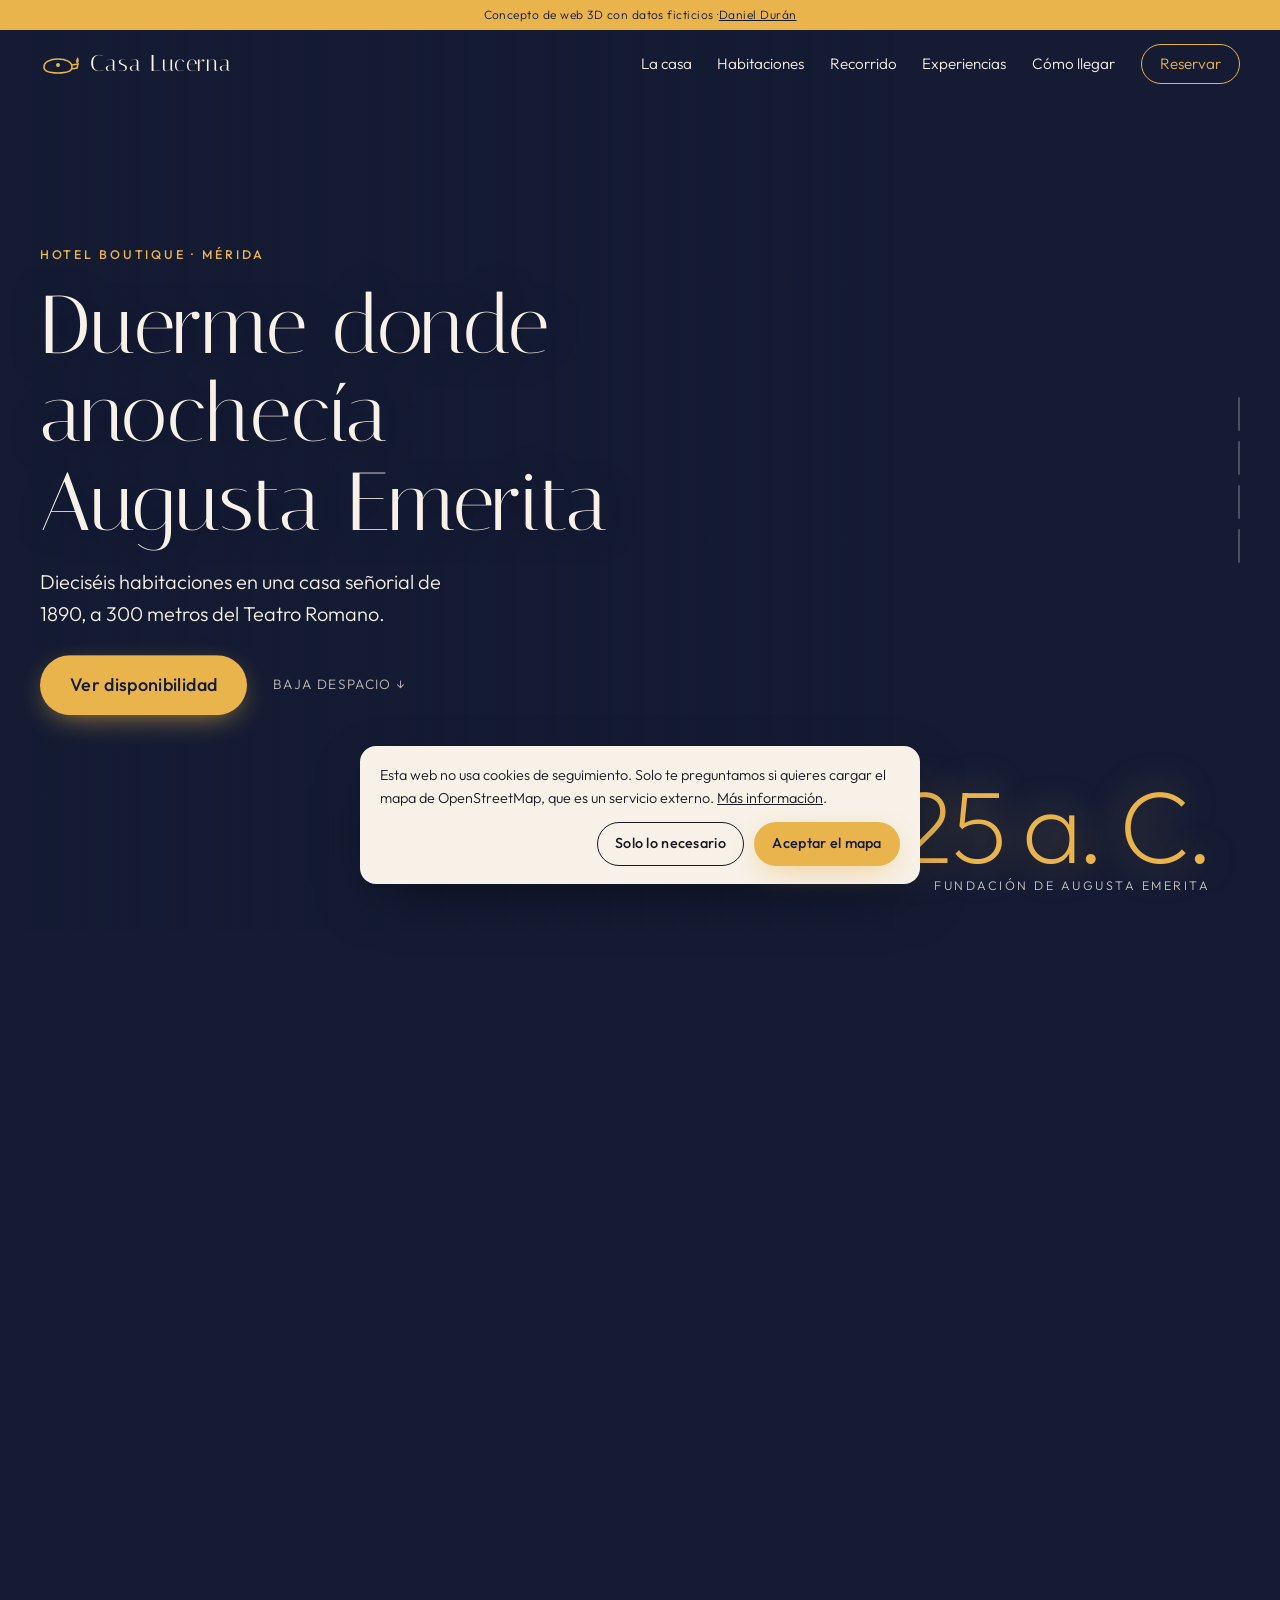
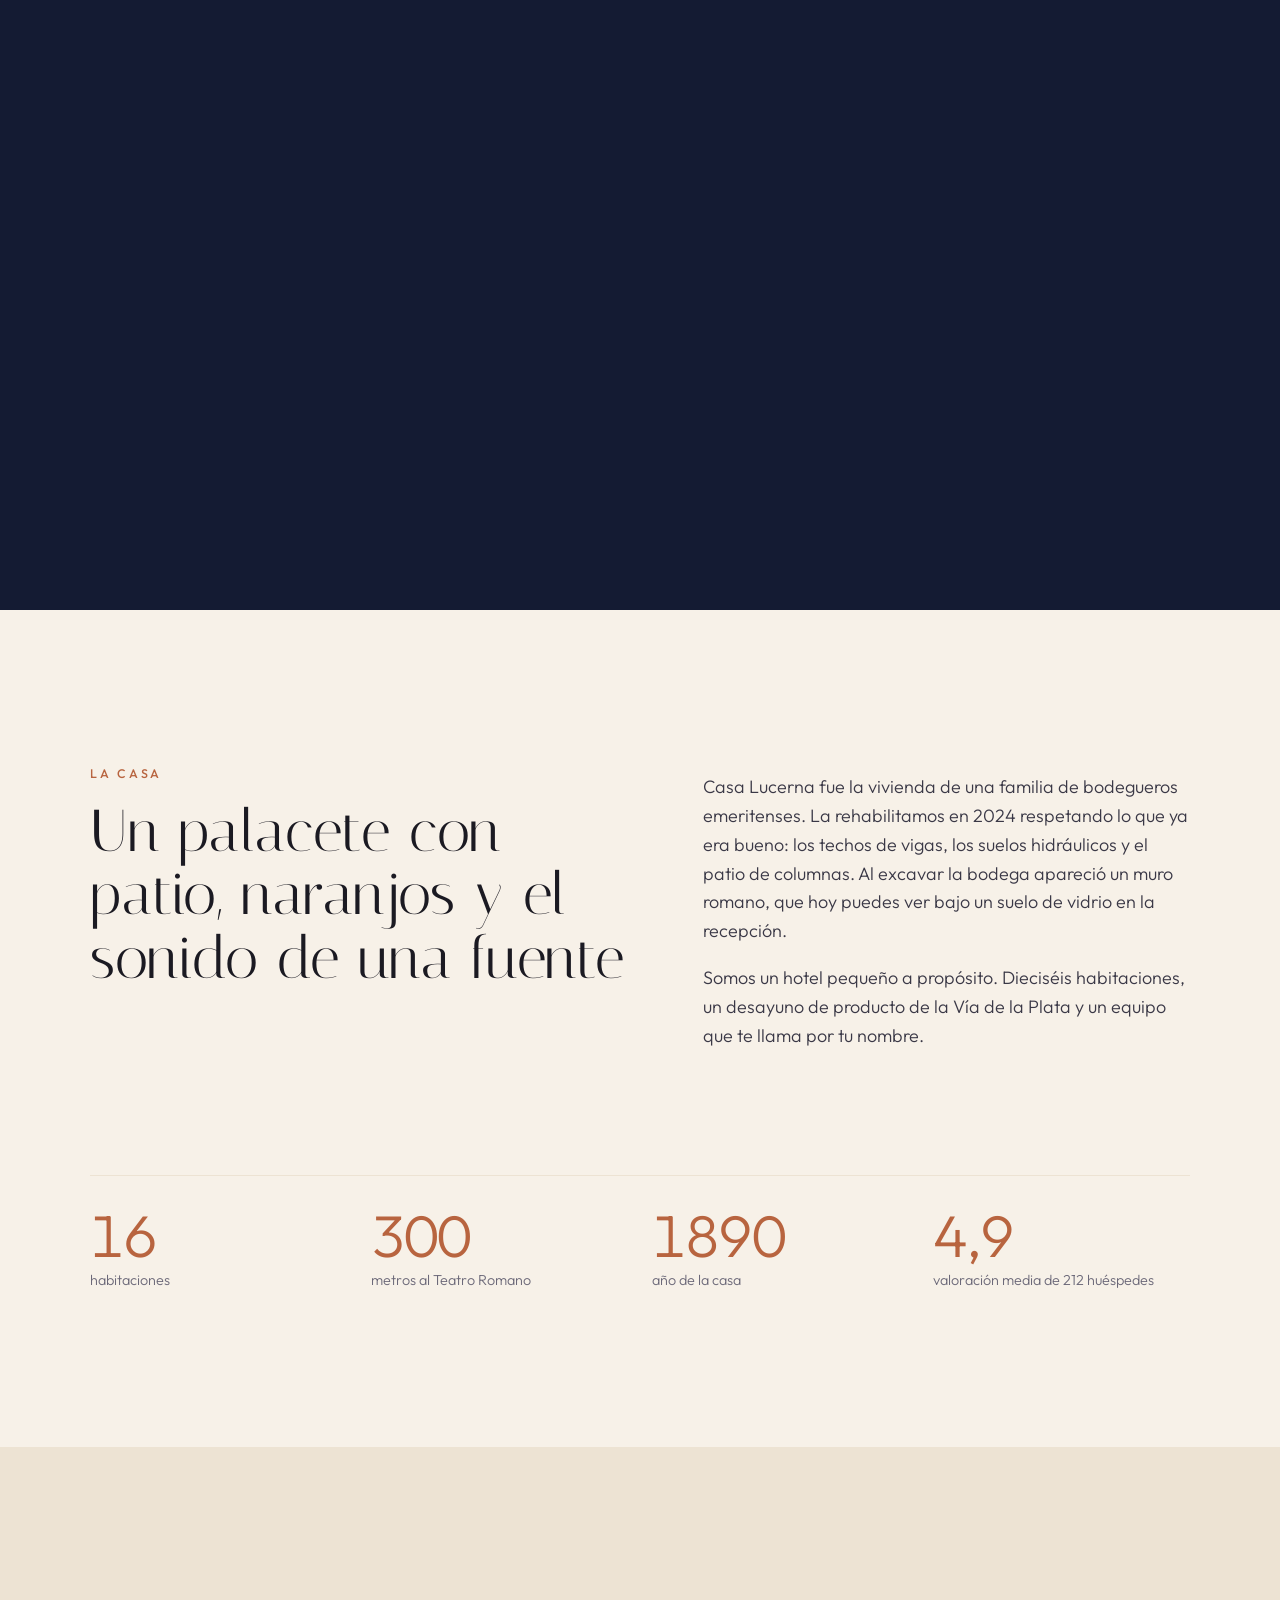
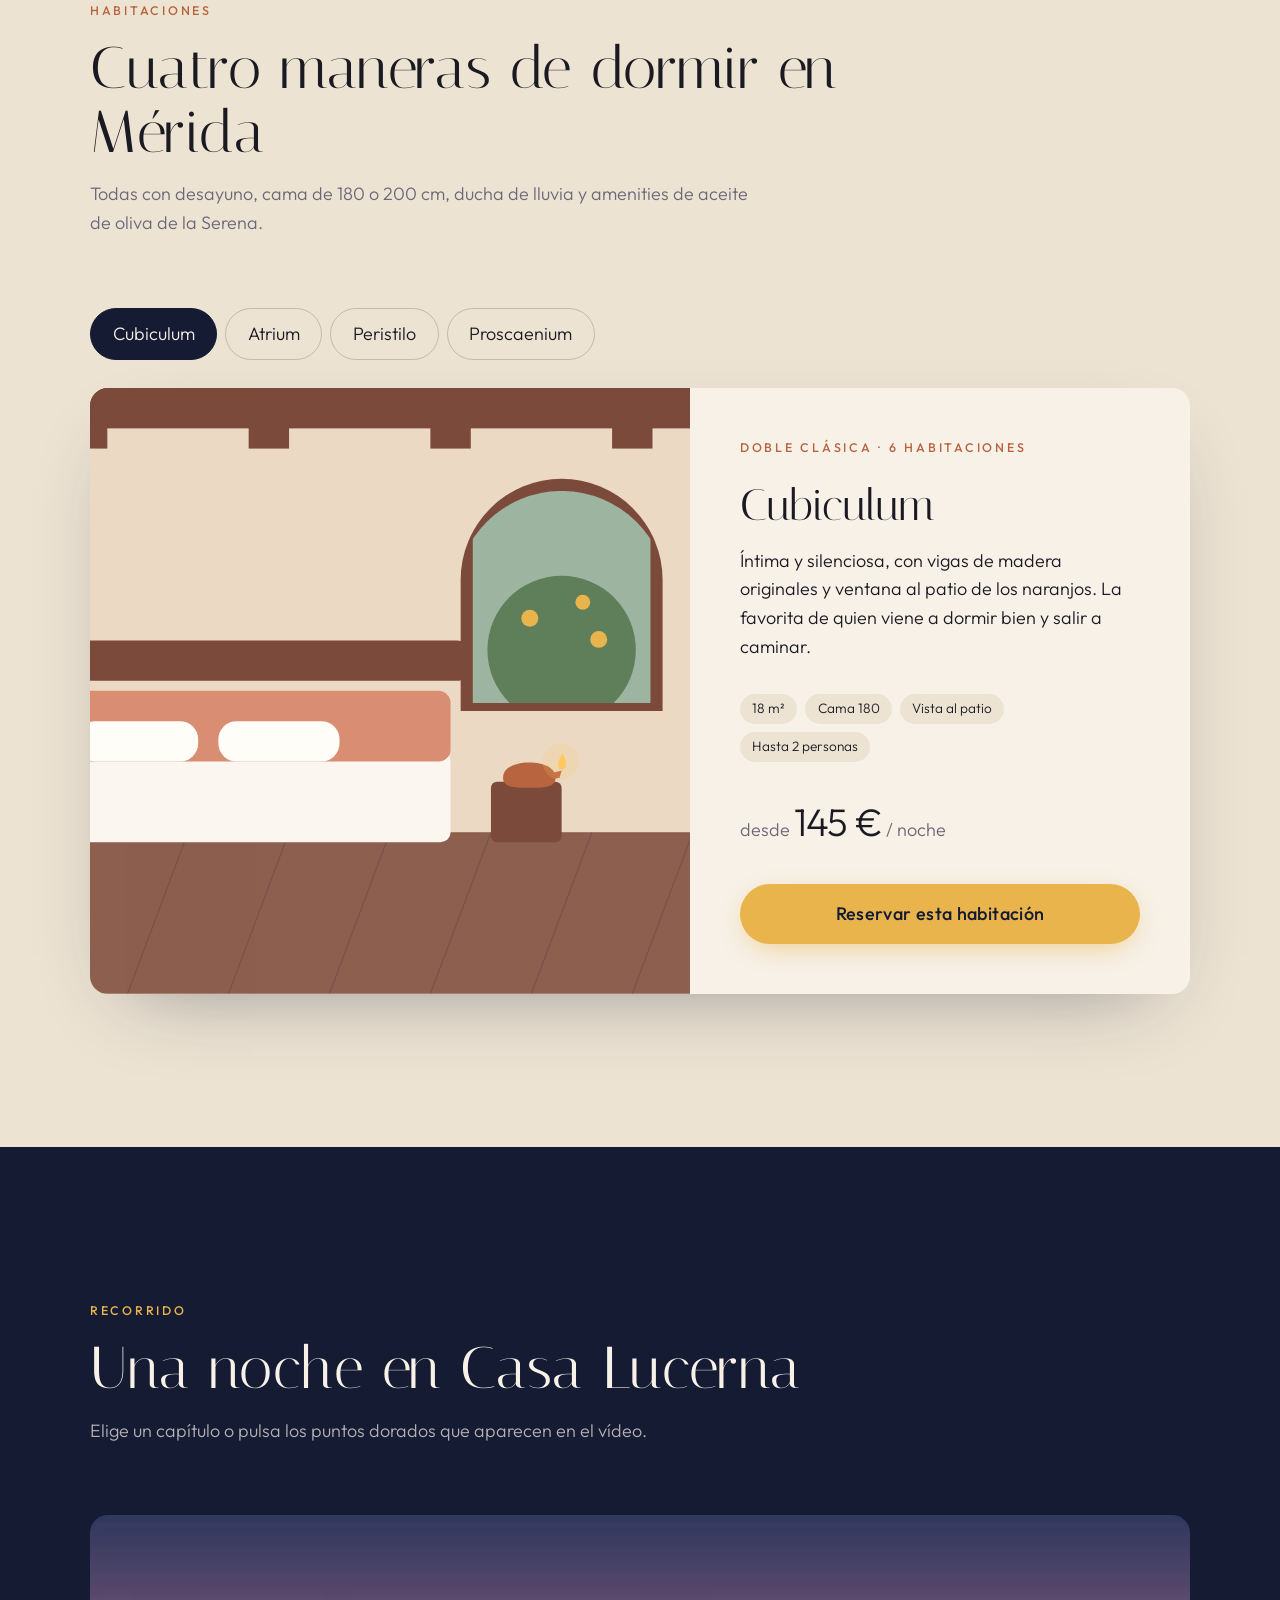
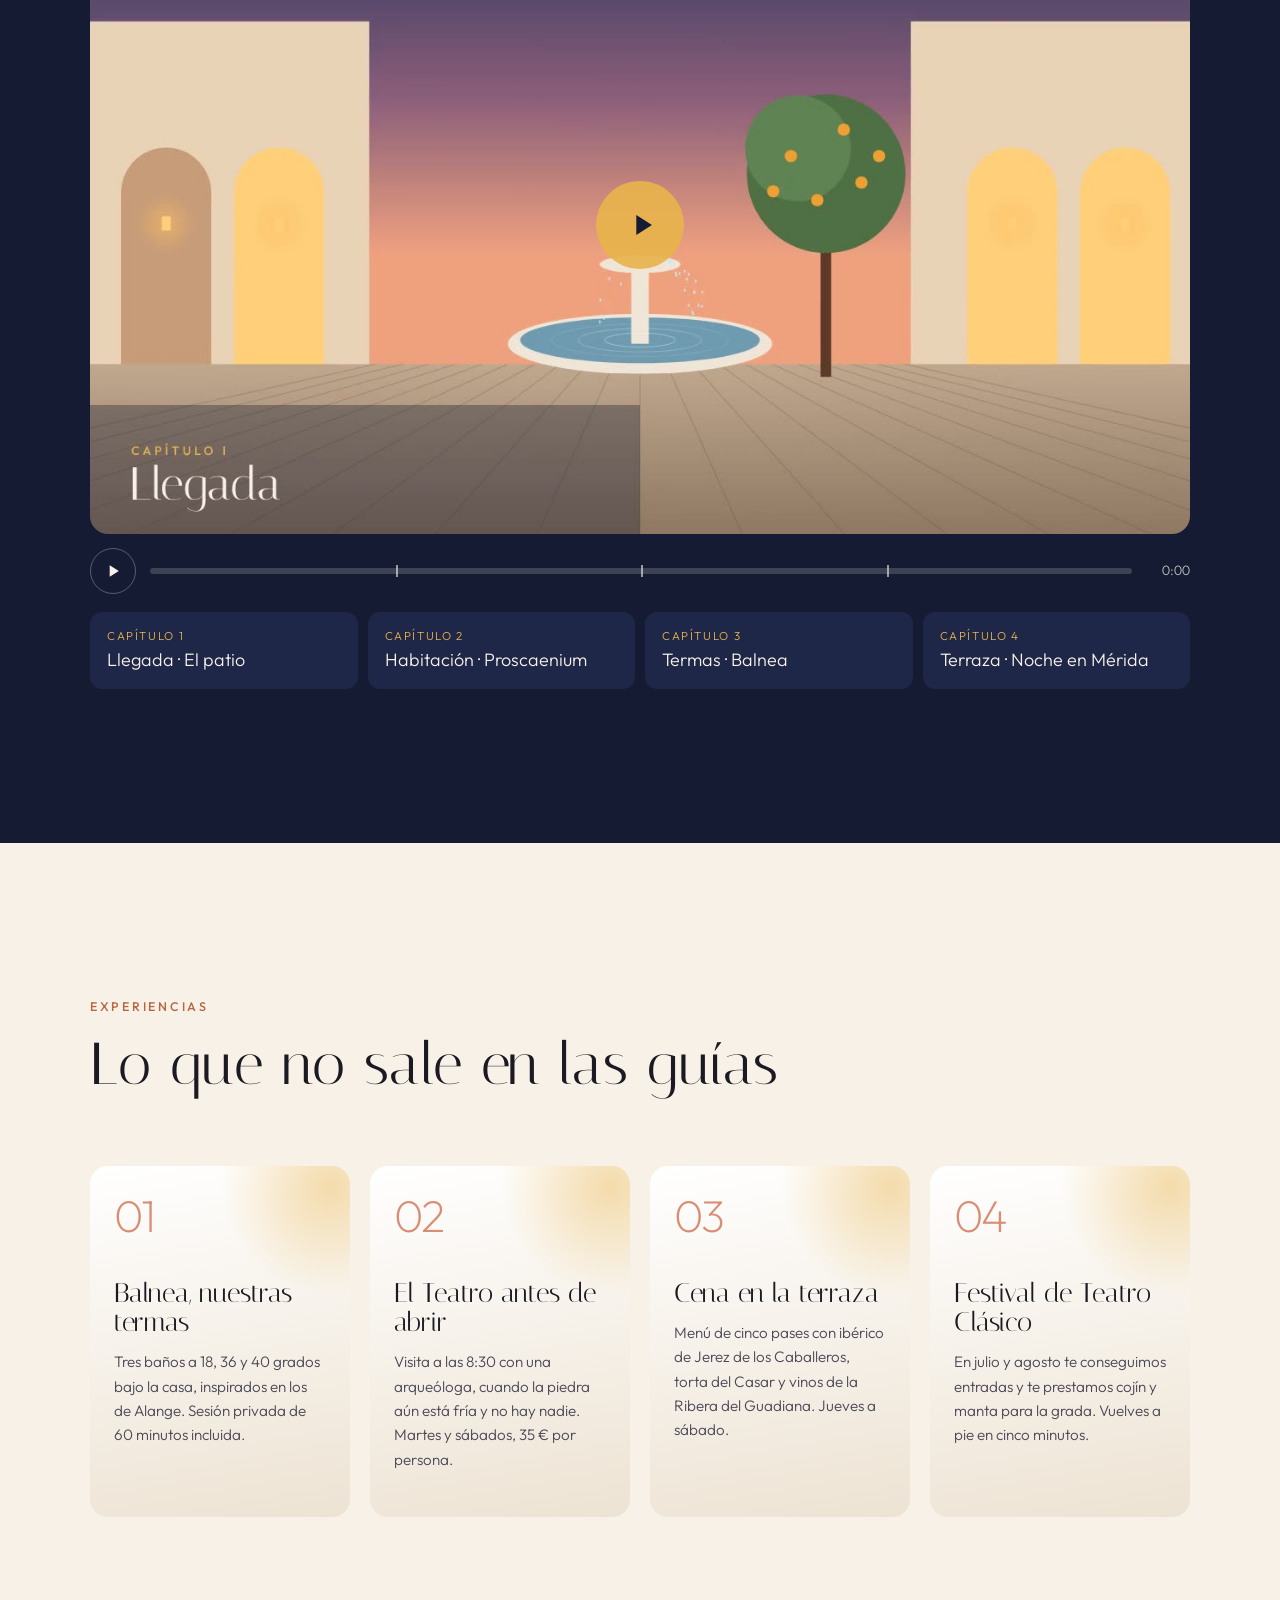
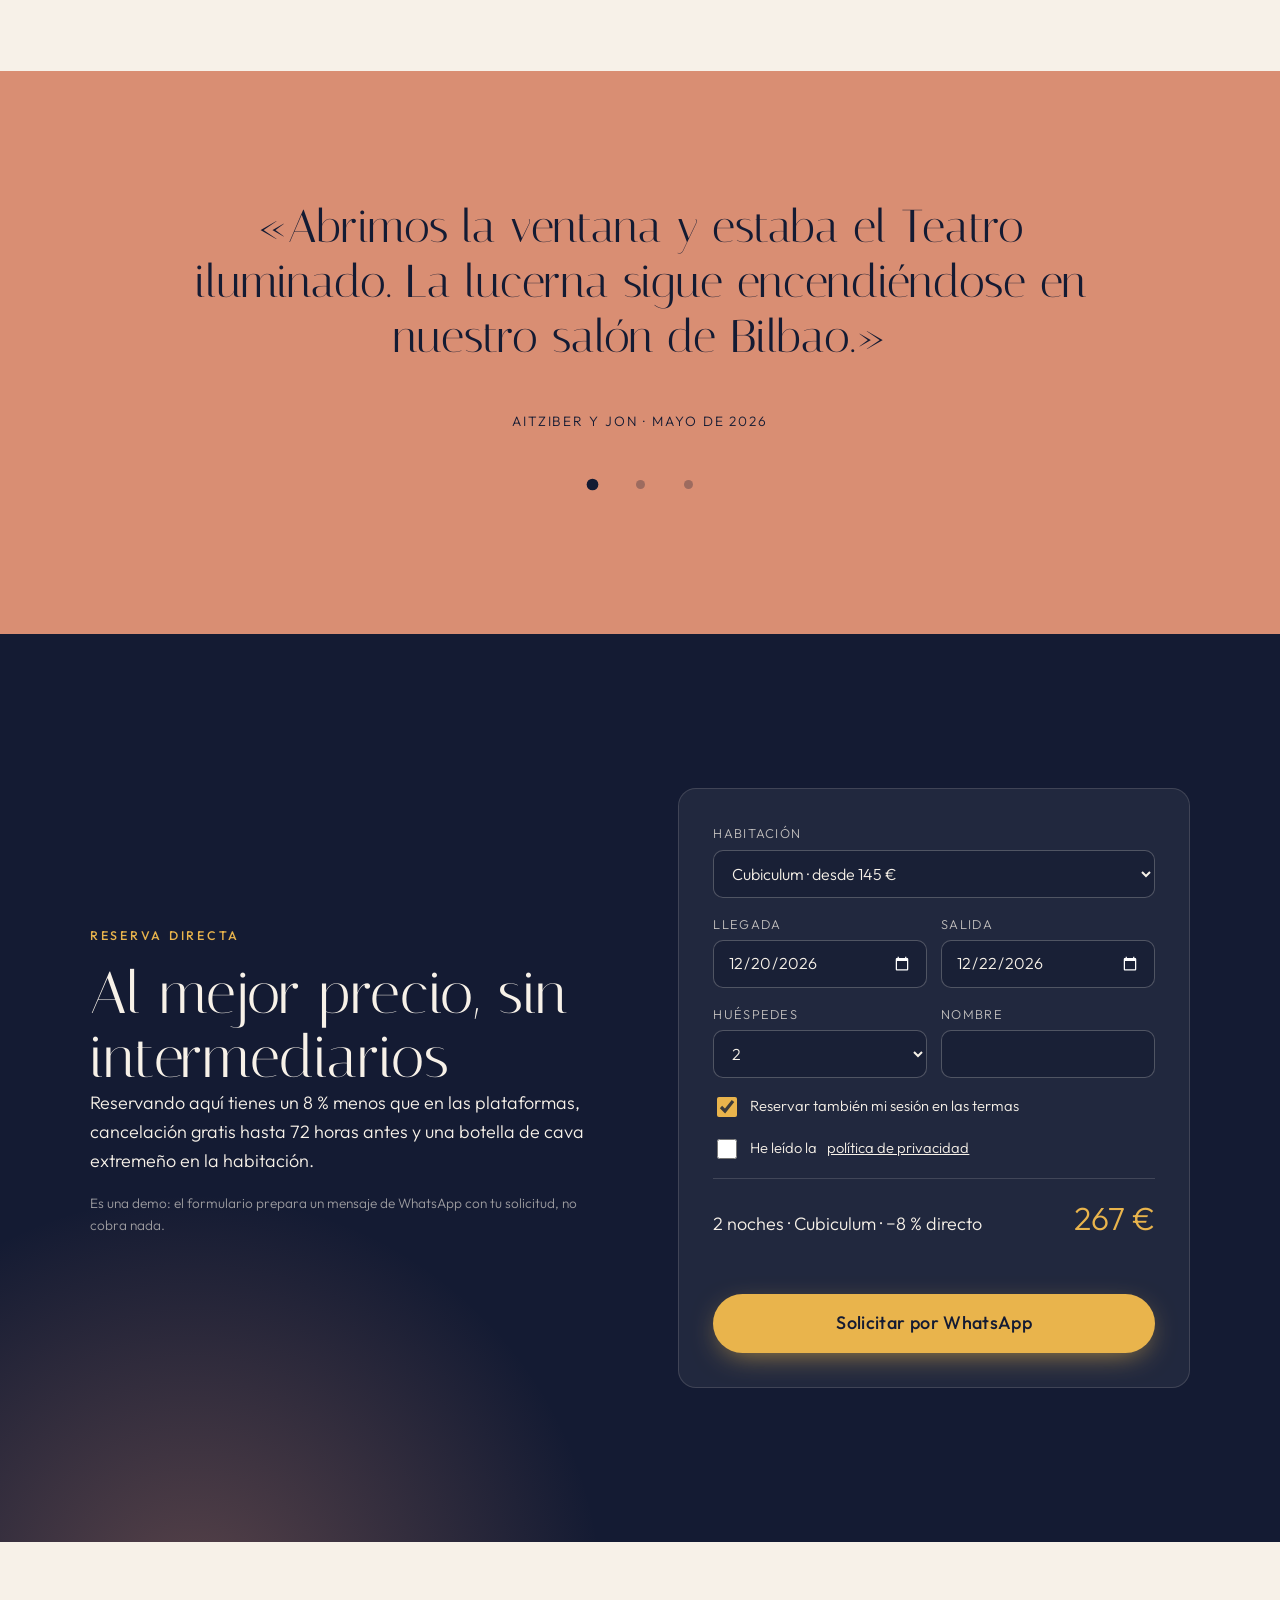
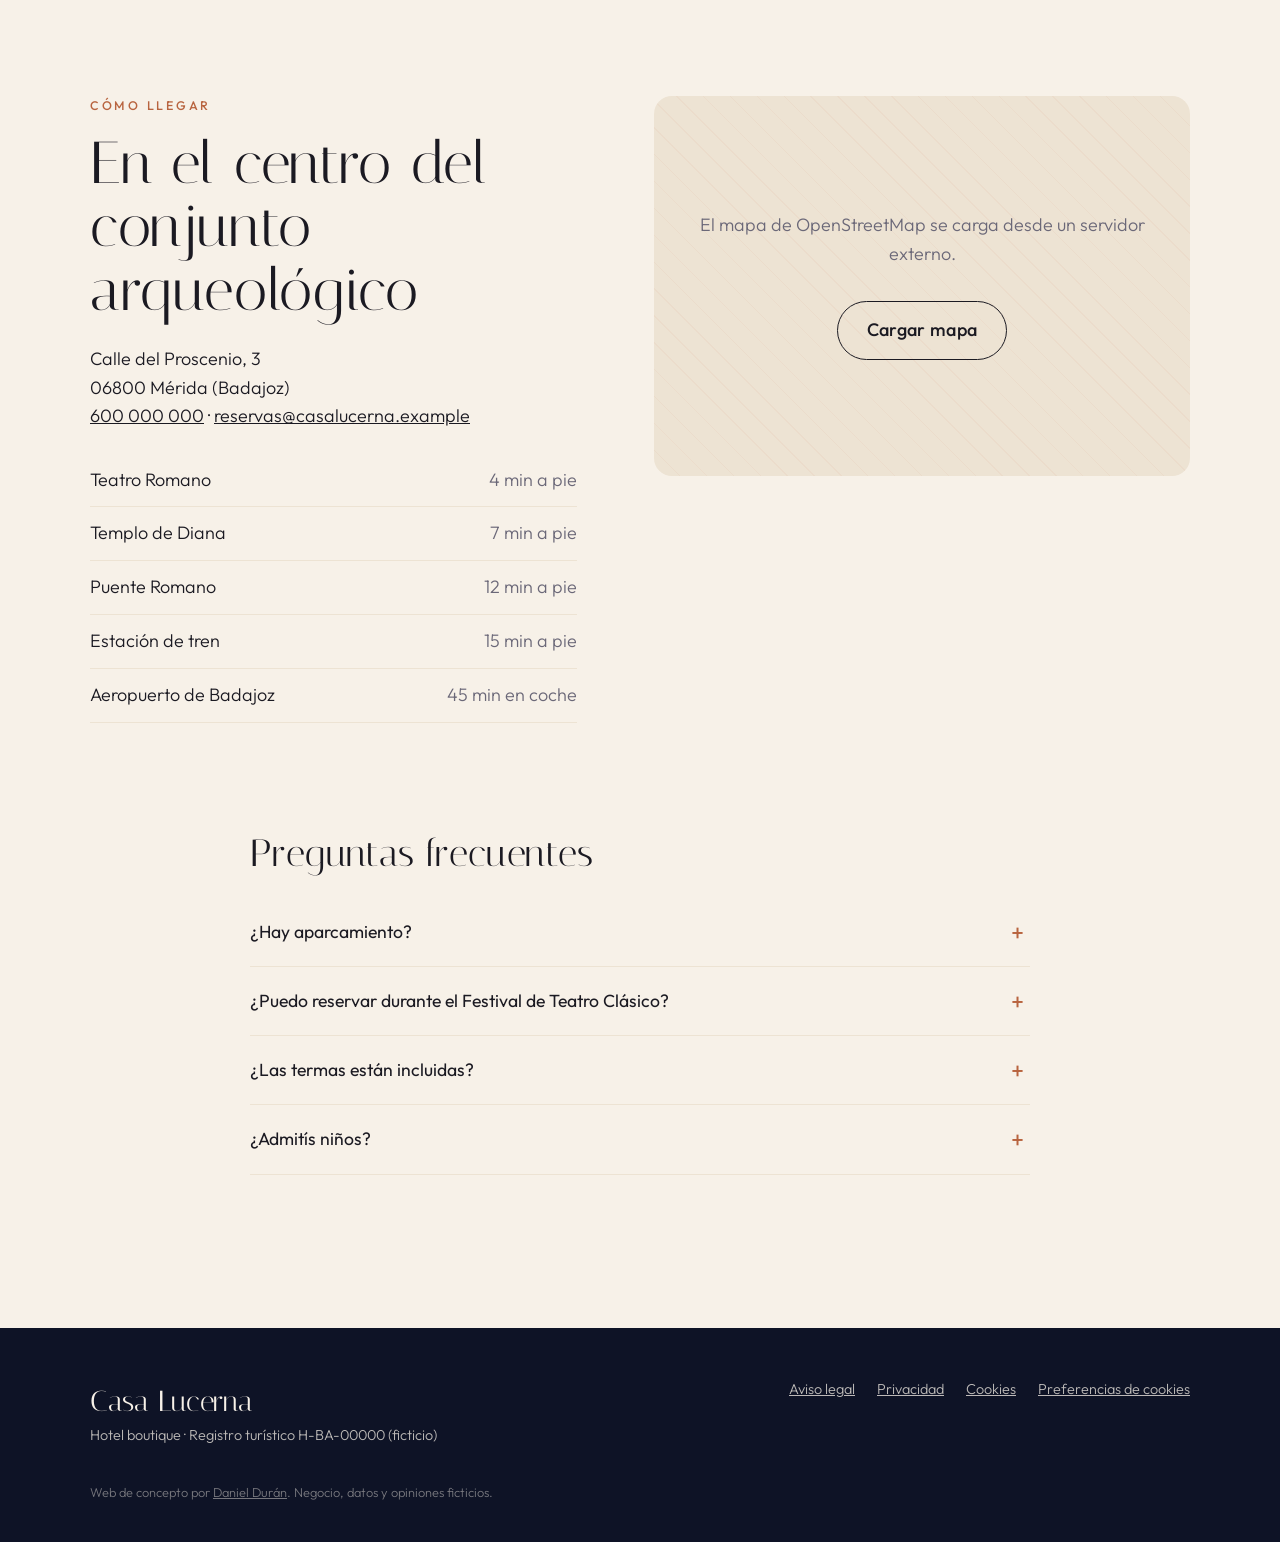
==== commit 6e7afff2: "Cambia la animación del inicio a Digital Epoch Aetheris Voyage ya la usa la demo de floristería. Aho" ====
--- a/index.html
+++ b/index.html
@@ -104,7 +104,7 @@
   </header>
 
   <main id="contenido">
-    <!-- 1. Inicio: viaje de cámara entre nubes hasta la lucerna (escena.js) -->
+    <!-- 1. Inicio: escaneo del año 25 a. C. a hoy y grúa de cámara hasta la lucerna (escena.js) -->
     <section id="inicio" class="voyage" aria-label="Inicio" data-voyage>
       <div class="voyage__stage">
         <canvas class="voyage__canvas" data-scene aria-hidden="true"></canvas>
@@ -123,9 +123,9 @@
             </div>
           </div>
           <div class="voyage__step" data-step="1">
-            <p class="eyebrow">I · El viaje</p>
-            <h2>Atraviesa dos mil años de cielo extremeño</h2>
-            <p class="lead">Las mismas puestas de sol rosadas que veían los legionarios de Augusto, ahora desde nuestra terraza.</p>
+            <p class="eyebrow">I · La fundación</p>
+            <h2>Dos mil años de historia, a la vuelta de la esquina</h2>
+            <p class="lead">Augusto fundó Augusta Emerita en el año 25 a. C. para sus veteranos. Nosotros abrimos en 2024, a 300 metros de su Teatro.</p>
           </div>
           <div class="voyage__step" data-step="2">
             <p class="eyebrow">II · Los arcos</p>
@@ -139,6 +139,11 @@
             <button class="btn btn--ghost" type="button" data-flame-toggle aria-pressed="true">Apagar la lucerna</button>
             <p class="hint hint--drag">Arrastra para girarla</p>
           </div>
+        </div>
+
+        <div class="epoch" aria-hidden="true">
+          <span class="epoch__year" data-year>25 a. C.</span>
+          <span class="epoch__era" data-era>Fundación de Augusta Emerita</span>
         </div>
 
         <ol class="voyage__progress" aria-hidden="true">
--- a/style.css
+++ b/style.css
@@ -150,6 +150,17 @@
 .hint span { display: inline-block; animation: bob 1.8s ease-in-out infinite; }
 .hint--drag { margin-top: 1rem; }
 @keyframes bob { 50% { transform: translateY(5px); } }
+.epoch {
+  position: absolute; z-index: 2; right: calc(var(--gutter) + 30px); bottom: 34px; text-align: right;
+  display: grid; gap: 4px; pointer-events: none; transition: opacity .6s var(--ease);
+}
+.epoch__year {
+  font-family: var(--f-text); font-weight: 200; font-size: clamp(3rem, 8vw, 7.5rem); line-height: .9;
+  letter-spacing: -.05em; font-variant-numeric: tabular-nums; color: var(--oro);
+  text-shadow: 0 0 40px rgba(233, 180, 76, .45);
+}
+.epoch__era { font-size: .78rem; letter-spacing: .2em; text-transform: uppercase; opacity: .8; }
+.epoch.is-done { opacity: .25; }
 .voyage__progress {
   position: absolute; z-index: 2; right: var(--gutter); top: 50%; transform: translateY(-50%);
   list-style: none; margin: 0; padding: 0; display: grid; gap: 10px;
@@ -167,6 +178,9 @@
   .voyage__progress { top: auto; bottom: auto; top: 96px; transform: none; right: 12px; }
   .voyage__progress li { height: 22px; }
   .voyage__quality { display: none; }
+  .epoch { right: auto; left: var(--gutter); top: 96px; bottom: auto; text-align: left; }
+  .epoch__year { font-size: clamp(2.6rem, 13vw, 4rem); }
+  .epoch.is-done { opacity: 0; }
 }
 @media (max-height: 520px) and (orientation: landscape) {
   .voyage__step h1, .voyage__step h2 { font-size: 2rem; margin-bottom: .6rem; }
